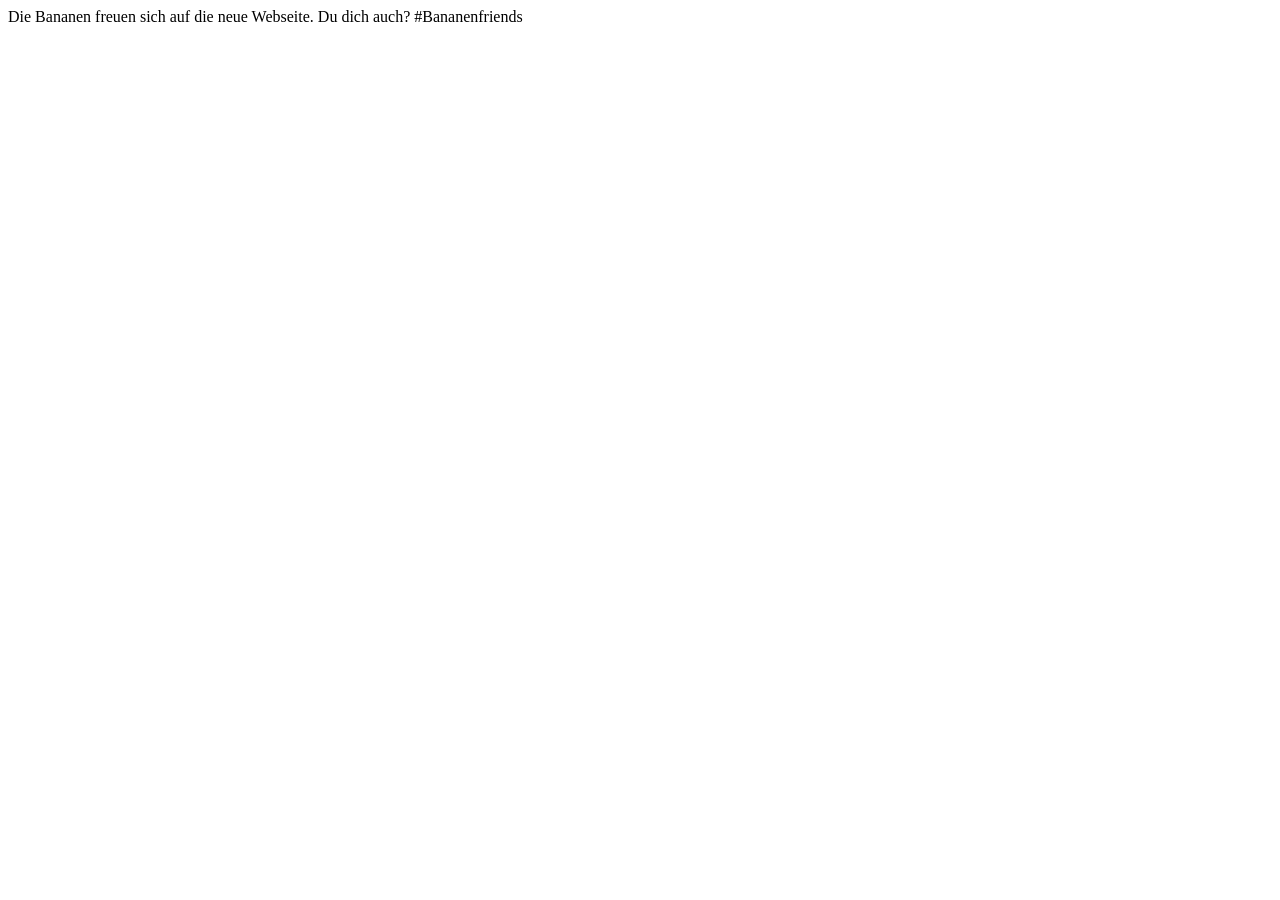
==== index.html @ 038deaf4 "css & script Datei erstellt" ====
<!doctype html>
<html lang="de">


<head>
    <meta charset="UTF-8">
    <meta name="viewport"
          content="width=device-width, user-scalable=no, initial-scale=1.0, maximum-scale=1.0, minimum-scale=1.0">
    <meta http-equiv="X-UA-Compatible" content="ie=edge">

    <!-- Verlinkung des CSS   -->
    <link rel="stylesheet" href="css/style.css">

    <title>Welt der Bananen</title>
</head>



<body data-theme="light">

<header>



</header>


<main>





</main>

<footer>





    
</footer>


Die Bananen freuen sich auf die neue Webseite. Du dich auch? #Bananenfriends
</body>




</html>
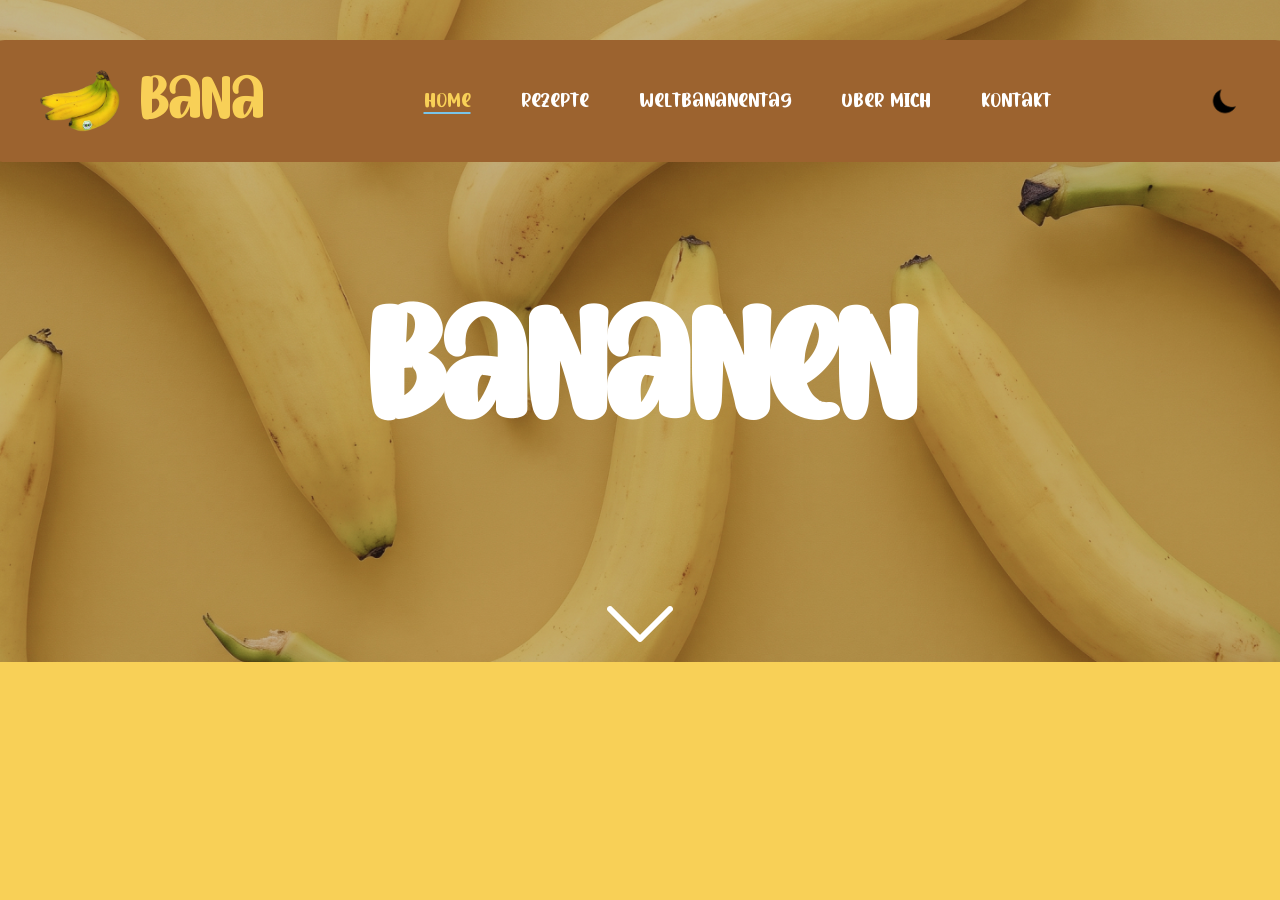
==== commit b94291e1: "Header & Navigation Erstellen des Headers mit Hintergrundbild und die vollständige Top-Navigation" ====
--- a/index.html
+++ b/index.html
@@ -11,20 +11,43 @@
     <!-- Verlinkung des CSS   -->
     <link rel="stylesheet" href="css/style.css">
 
-    <title>Welt der Bananen</title>
+    <title>Die Welt der Bananen</title>
 </head>
 
 
-
+<!--Hauptteil der Webseite. data-theme bestimmt Light / Dark Mode-->
 <body data-theme="light">
 
-<header>
 
+<!--Navigation & grosses Header Bild-->
+<header id="header-home">
+
+    <nav class="topnavigation">
+<!--Bild + Textlogo-->
+        <a href="index.html"><img src="img/logo.png" alt="Bananen-Logo"><div>Bana</div></a>
+
+<!--Navigations Elemente der Top_Navigation-->
+        <ul>
+            <li><a href="index.html" class="nav-view">Home</a></li>
+            <li><a href="rezepte.html">Rezepte</a></li>
+            <li><a href="weltbananentag.html">Weltbananentag</a></li>
+            <li><a href="ubermich.html">Über mich</a></li>
+            <li><a href="kontakt.html">Kontakt</a></li>
+        </ul>
+
+<!-- Icon um von White zu Dark Mode zu wechseln       -->
+        <a class="dark-white-switch" href=""><img src="img/icons/switch-to-dark.png" alt="Switch to dark Symbol"></a>
+    </nav>
+
+<!-- Titel + Pfeil um nach unten zu scrollen-->
+        <h1>Bananen</h1>
+        <img class="down-arrow" src="img/icons/down-arrow-white.png" alt="Pfeil um nach unten zu scrollen">
 
 
 </header>
 
 
+<!--gesamter Webseiten Content. unterteilt in verschiedene Abschnitte-->
 <main>
 
 
@@ -33,17 +56,18 @@
 
 </main>
 
+
+<!--Bananen Footer mit kleiner Navigation - auf jeder Seite gleich-->
 <footer>
 
 
 
 
 
-    
+
 </footer>
 
 
-Die Bananen freuen sich auf die neue Webseite. Du dich auch? #Bananenfriends
 </body>
 
 
--- a/css/style.css
+++ b/css/style.css
@@ -0,0 +1,133 @@
+/* Import der Banana Schrift (Primary Font) aus dem fonts Ordner */
+@font-face {
+    font-family: "Banana";
+    src: url("../fonts/banana.regular.woff2");  }
+
+/* Import der Baloo Bhaijaan 2 Schrift (Secondary Font) aus dem fonts Ordner */
+@font-face {
+    font-family: "BalooBhaijaan";
+    src: url("../fonts/BalooBhaijaan2-Medium.woff2");  }
+
+/* Import der Baloo 2 Schrift (Fliesstext Font) aus dem fonts Ordner */
+@font-face {
+    font-family: "Baloo2";
+    src: url("../fonts/Baloo2-Regular.woff2");  }
+
+
+:root{
+/*Variablen aller Farben der Webseite - WhiteMode*/
+    --color-primary: #F8D057;
+    --color-secondary: #9C632F;
+    --color-accent1: #79C4E9;
+    --color-font-primary: #000000;
+    --color-font-secondary: #ffffff;
+    --color-font-accent1: #F8D057;
+/*Variablen aller Schriften der Webseite*/
+    --font-primary: "Banana";
+    --font-secondary:"BalooBhaijaan";
+    --font-fliesstext:"Baloo2";
+/*Allgemeine Variablen*/
+    --globalmaxwidth: 1200px;
+    --globalborderadius: 25px;
+}
+
+*{
+    margin: 0;
+    padding: 0;
+    text-decoration: none;
+}
+
+h1{
+    font-family: var(--font-primary);
+    color: var(--color-font-secondary);
+    font-size: 12vw;
+}
+
+
+
+
+
+
+
+
+
+body{
+    background-color: var(--color-primary);
+    color: var(--color-font-primary);
+    font-family: var(--font-fliesstext);
+}
+
+/*Header Image*/
+header{
+    background-size: cover;
+    padding-top: 40px;
+    aspect-ratio: 1440 / 700 ;
+    display: flex;
+    flex-direction: column;
+    align-items: center;
+    justify-content: space-between;
+    width: 100vw;
+}
+
+#header-home{
+    background-image: url("../img/headerimg/headerimg-home.jpg");
+}
+
+/*Header Navigation*/
+
+.topnavigation{
+    background-color: var(--color-secondary);
+    border-radius: var(--globalborderadius);
+    font-family: var(--font-primary);
+    font-size: 20px;
+    display: flex;
+    flex-direction: row;
+    justify-content: space-between;
+    align-items: center;
+    padding: 30px 60px;
+    width: 100vw;
+    max-width: var(--globalmaxwidth);
+
+    a{
+        display: flex;
+        flex-direction: row;
+        align-items: center;
+        color: var(--color-font-secondary);
+        text-decoration: none;
+        div{
+            font-size: 3em;
+            color: var(--color-font-accent1);
+        }
+    }
+    img{
+        width: 80px;
+        margin-right: 20px;
+    }
+    ul{
+        list-style-type: none;
+        display: flex;
+        flex-direction: row;
+        gap: 50px;
+        .nav-view{
+            color: var(--color-font-accent1);
+            text-decoration: underline;
+            text-decoration-color: var(--color-accent1);
+            text-underline-offset: 0.25em;
+        }
+        :hover{
+            color: var(--color-font-accent1);
+        }
+    }
+}
+
+.dark-white-switch{
+    width: 30px;
+    img{
+        width: 30px;
+        margin: 0;
+    }
+}
+
+.down-arrow{
+    margin: 20px;
+}
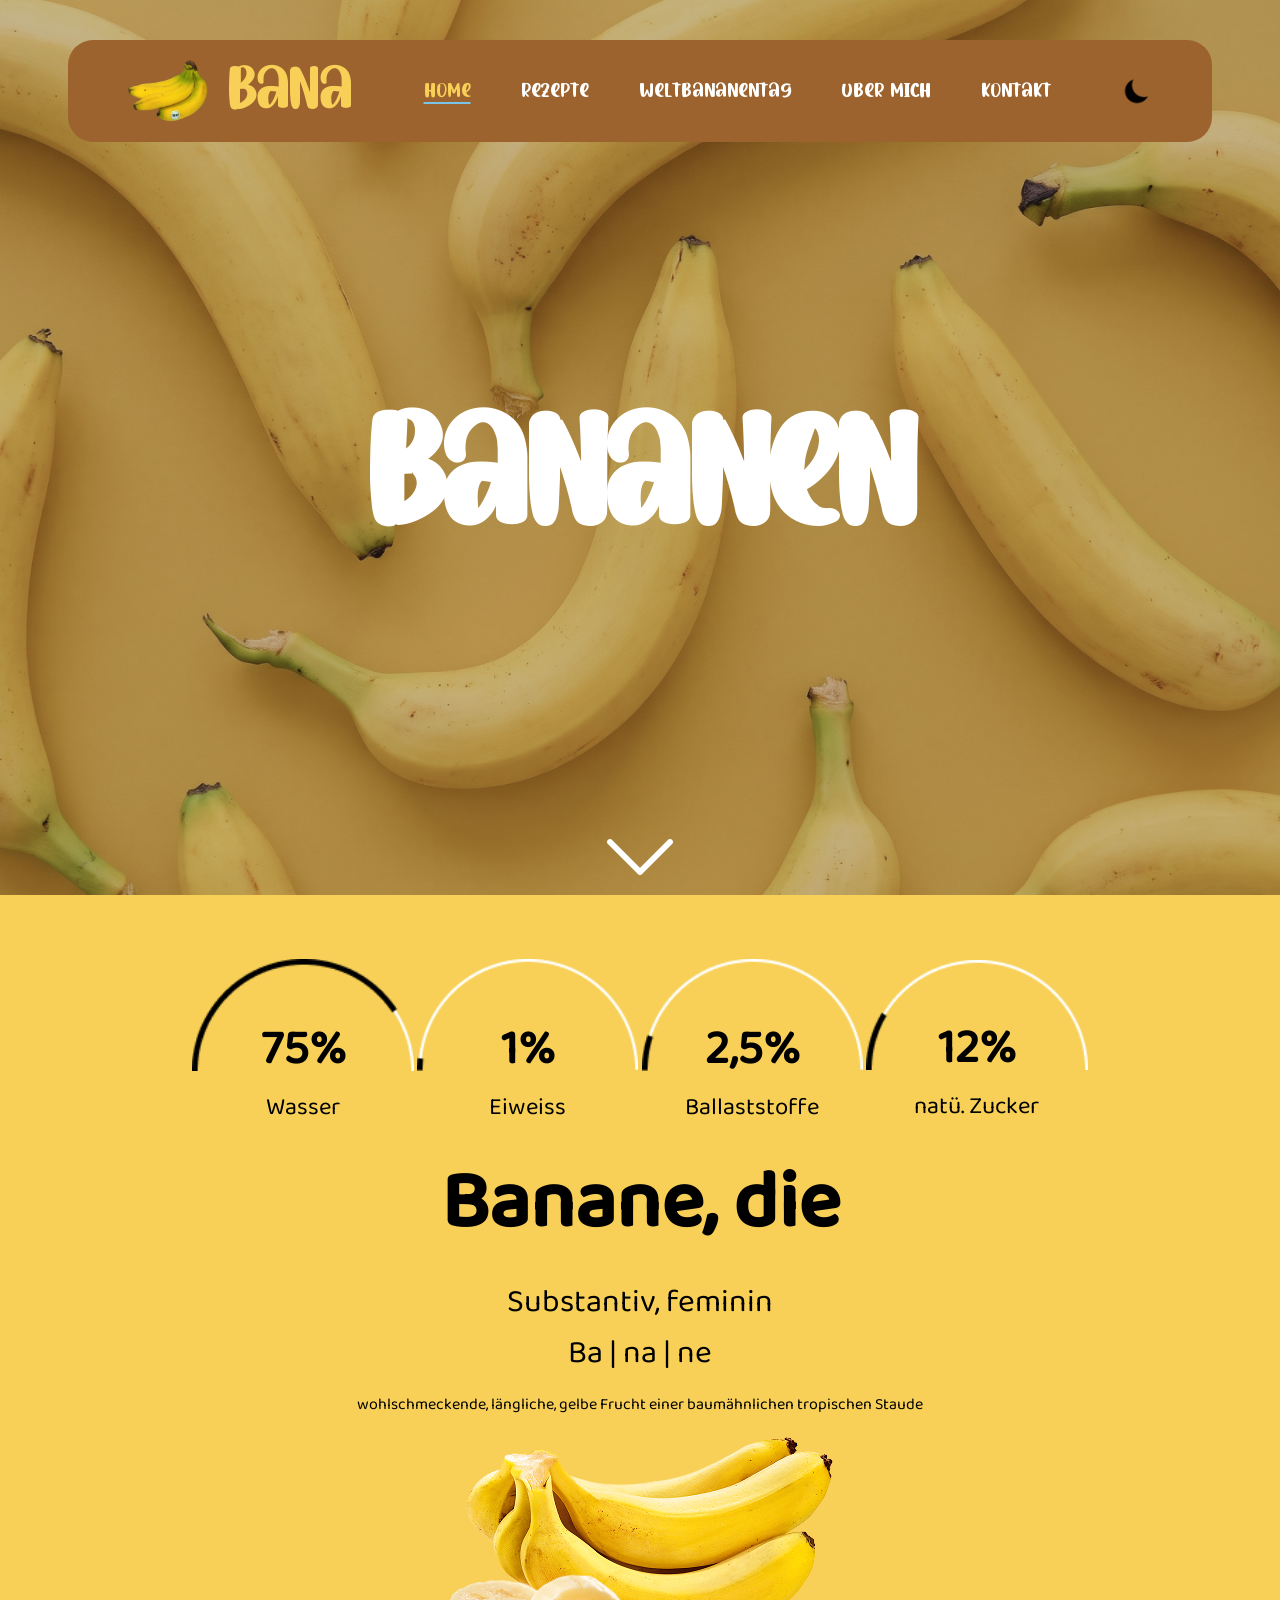
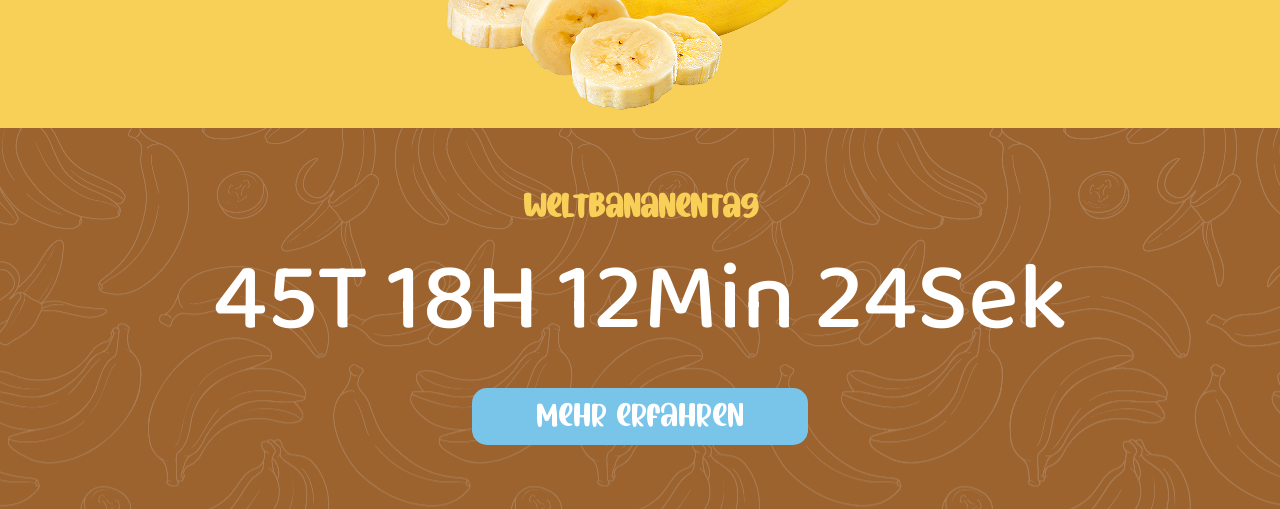
==== commit 3f39bf4a: "Zwei Sections auf index.html Section Nutri Score + Duden Section Countdown bis Weltbananentag" ====
--- a/index.html
+++ b/index.html
@@ -50,8 +50,34 @@
 <!--gesamter Webseiten Content. unterteilt in verschiedene Abschnitte-->
 <main>
 
+<!--Section Bananen Nutri Facts + Duden Beschreibung-->
+    <section>
+        <div class="nutri-facts">
+            <div><img src="img/home/score-water.png" alt="Score Wasser"><b>75%</b>Wasser</div>
+            <div><img src="img/home/score-eiweiss.png" alt="Score Wasser"><b>1%</b>Eiweiss</div>
+            <div><img src="img/home/score-ballaststoffe.png" alt="Score Wasser"><b>2,5%</b>Ballaststoffe</div>
+            <div><img src="img/home/score-zucker.png" alt="Score Wasser"><b>12%</b>natü. Zucker</div>
+        </div>
+        <div class="banane-duden">
+            <h2>Banane, die</h2>
+            <p>
+                Substantiv, feminin <br>
+                Ba | na | ne <br>
+            <p class="beschreibung-banane">wohlschmeckende, längliche, gelbe Frucht einer baumähnlichen tropischen Staude</p>
+            </p>
+            <img src="img/home/banane.png" alt="Mehrere Bananenstuecke und ganze Bananen">
+        </div>
+    </section>
 
 
+<!--Section Countdown bis zum Weltbananentag-->
+    <section class="weltbananentag-home , brown-background">
+        <h3>Weltbananentag</h3>
+        <p>45T 18H 12Min 24Sek</p>
+        <button onclick="window.location.href='/weltbananentag.html'" >Mehr erfahren</button>
+    </section>
+
+<!--Section Bananaforest Soundeffect-->
 
 
 </main>
--- a/css/style.css
+++ b/css/style.css
@@ -27,7 +27,7 @@
     --font-secondary:"BalooBhaijaan";
     --font-fliesstext:"Baloo2";
 /*Allgemeine Variablen*/
-    --globalmaxwidth: 1200px;
+    --globalmaxwidth: 80vw;
     --globalborderadius: 25px;
 }
 
@@ -42,26 +42,52 @@
     color: var(--color-font-secondary);
     font-size: 12vw;
 }
-
-
-
-
-
-
-
+h2{
+    font-family: var(--font-secondary);
+    font-size: 5em;
+}
+h3{
+    font-family: var(--font-primary);
+    font-size: 2em;
+    color: var(--color-font-accent1);
+}
+
+
+/*Braune Sections auf der Webseite*/
+.brown-background{
+    background-color: var(--color-secondary);
+    background-image: url("../img/banana-silouette.png");
+    color: var(--color-font-secondary);
+}
+/*Allgemeines Styling der Buttons*/
+button{
+    background-color: var(--color-accent1);
+    border: none;
+    border-radius: calc(var(--globalborderadius) - 10px);
+    padding: 1vw 5vw;
+    font-family: var(--font-primary);
+    color: var(--color-font-secondary);
+    font-size: 2em;
+}
+
+button:hover{
+    color: var(--color-font-accent1);
+    cursor: pointer;
+}
 
 
 body{
     background-color: var(--color-primary);
     color: var(--color-font-primary);
     font-family: var(--font-fliesstext);
+    overflow-x: hidden;
 }
 
 /*Header Image*/
 header{
     background-size: cover;
     padding-top: 40px;
-    aspect-ratio: 1440 / 700 ;
+    height: 95vh;
     display: flex;
     flex-direction: column;
     align-items: center;
@@ -73,7 +99,7 @@
     background-image: url("../img/headerimg/headerimg-home.jpg");
 }
 
-/*Header Navigation*/
+/*Header Navigation */
 
 .topnavigation{
     background-color: var(--color-secondary);
@@ -84,7 +110,7 @@
     flex-direction: row;
     justify-content: space-between;
     align-items: center;
-    padding: 30px 60px;
+    padding: 20px 60px;
     width: 100vw;
     max-width: var(--globalmaxwidth);
 
@@ -92,6 +118,7 @@
         display: flex;
         flex-direction: row;
         align-items: center;
+
         color: var(--color-font-secondary);
         text-decoration: none;
         div{
@@ -131,3 +158,62 @@
 .down-arrow{
     margin: 20px;
 }
+
+/*Home-Site Nutri Facts*/
+
+.nutri-facts{
+    display: flex;
+    padding: 5vw 10vw 0 10vw;
+    font-size: 1.5em;
+    flex-direction: row;
+    justify-content: space-between;
+    align-items: center;
+    margin: 0 auto;
+    max-width: calc(var(--globalmaxwidth) - 15vw);
+
+    div{
+        display: flex;
+        flex-direction: column;
+        align-items: center;
+        justify-content: space-between;
+
+        img{
+            margin-bottom: -60px;
+            width: 140%;
+        }
+        b{
+            font-size: 2em;
+        }
+    }
+}
+
+.banane-duden{
+    display: flex;
+    flex-direction: column;
+    align-items: center;
+    padding: 1vw 0 1vw 0;
+        p{
+            text-align: center;
+            font-size: 2em;
+        }
+        .beschreibung-banane{
+        font-size: 1em;
+            padding: 1vw 0 1vw 0;
+        }
+    img{
+    }
+}
+
+/*Home-Site Section Weltbananentag*/
+.weltbananentag-home{
+    display: flex;
+    flex-direction: column;
+    align-items: center;
+    gap: 0vw;
+    padding: 5vw 0 5vw 0;
+        p{
+            font-size: 6em;
+            font-family: var(--font-secondary);
+        }
+}
+
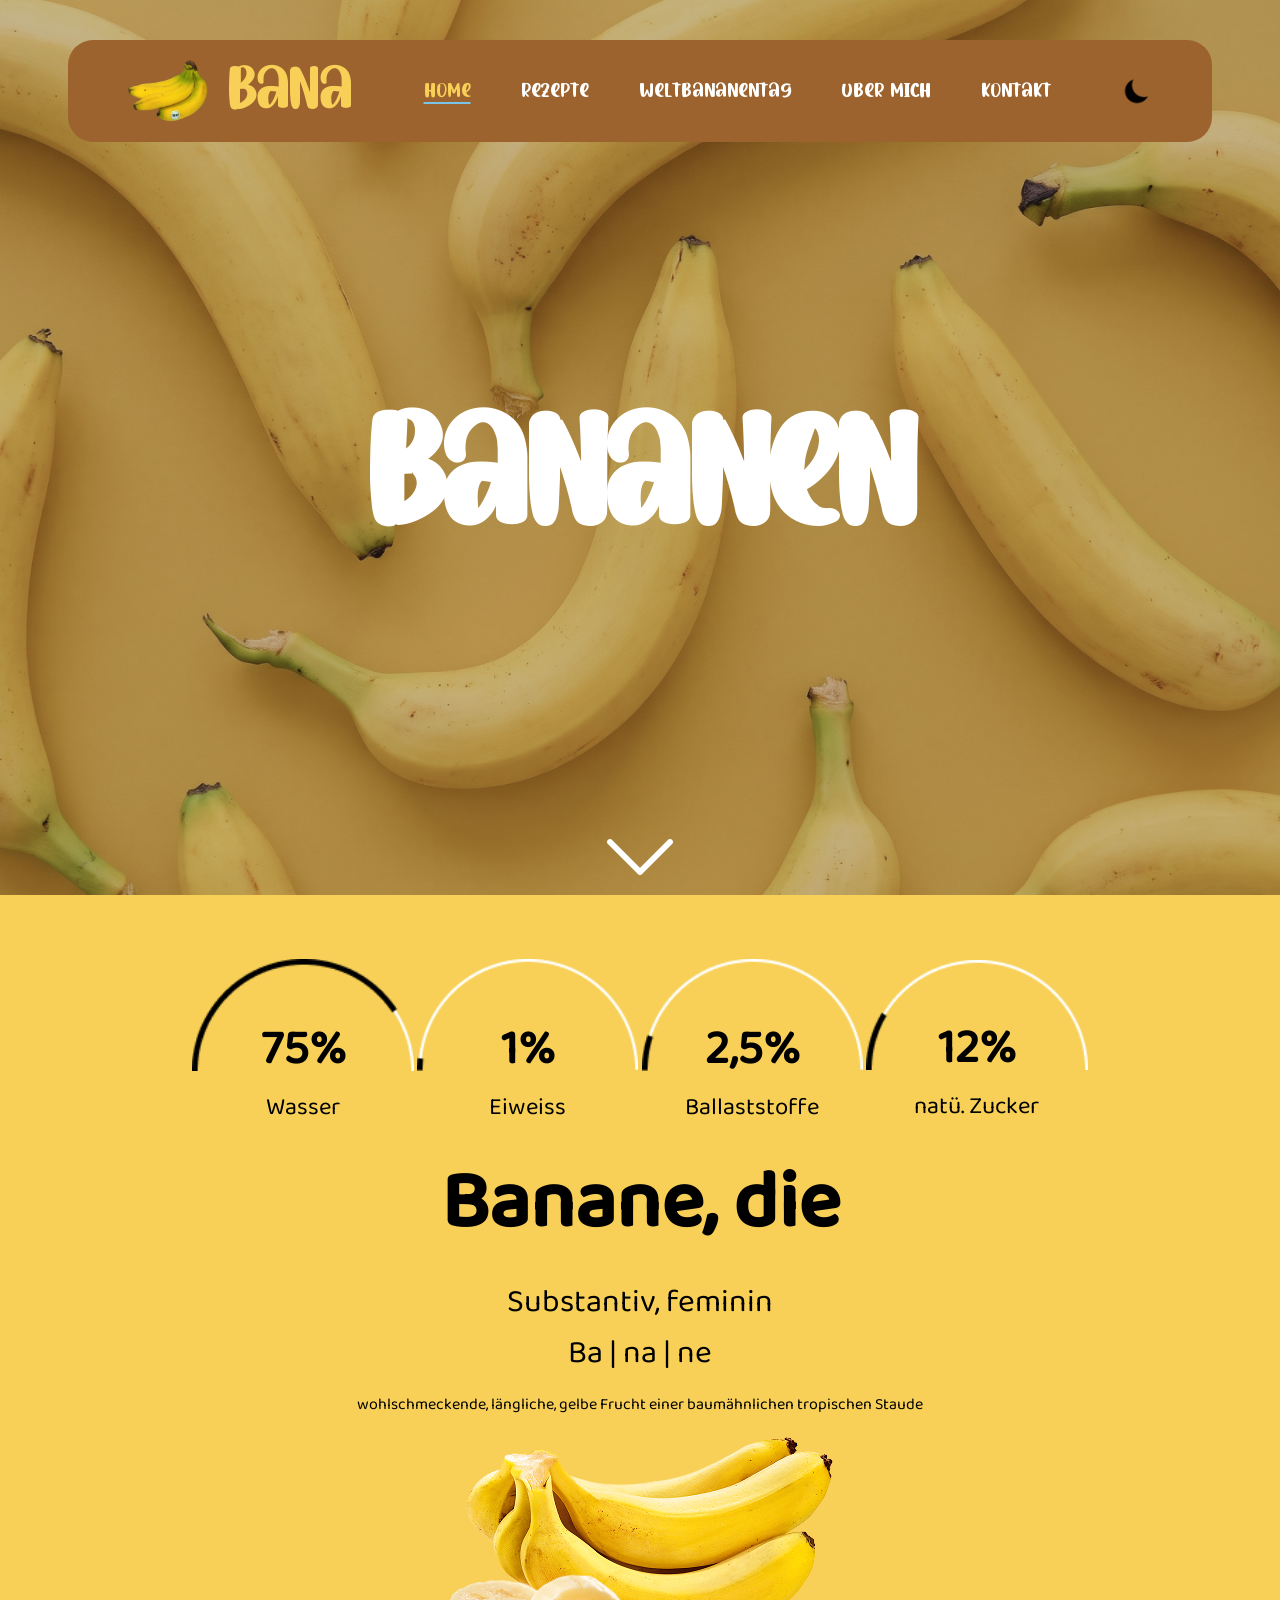
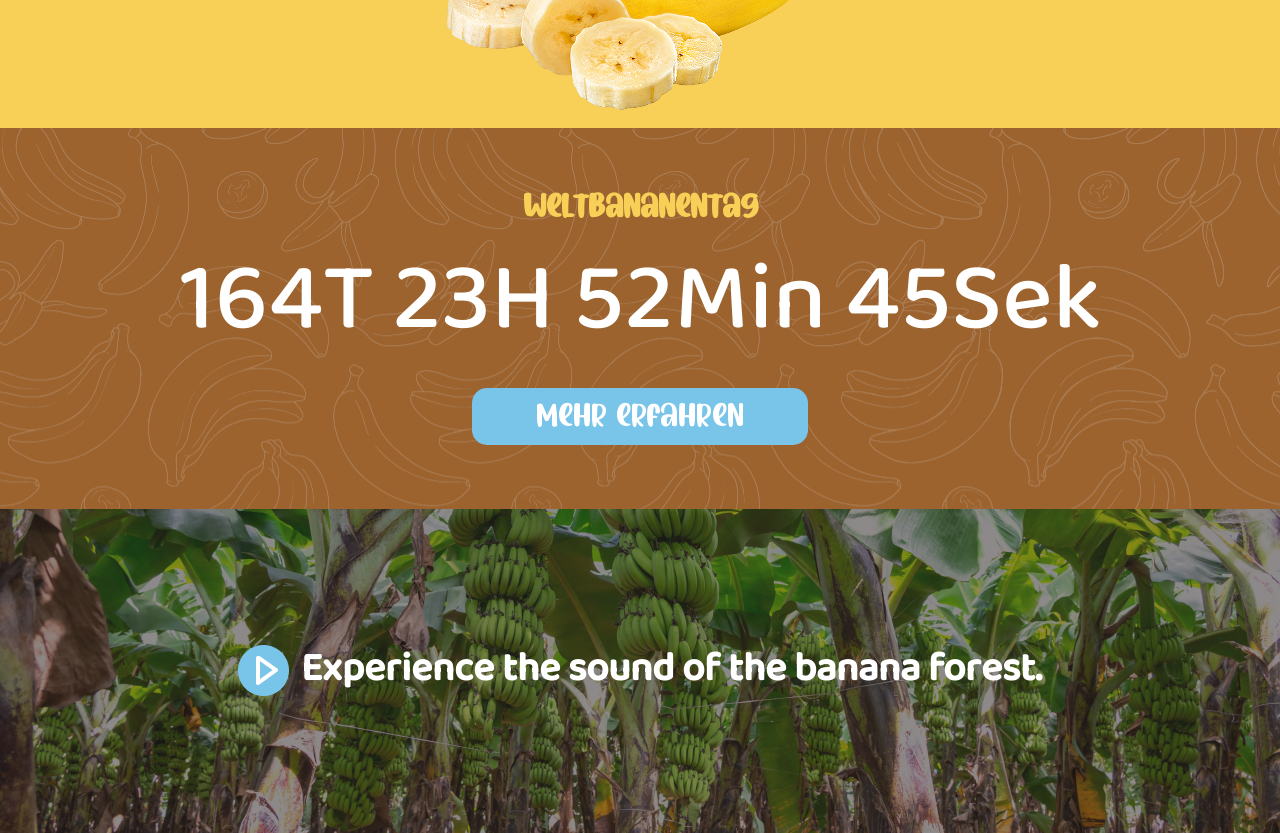
==== commit 8653f759: "Javascript Countdown Script für den automatischen Countdown auf der Home-Seite" ====
--- a/index.html
+++ b/index.html
@@ -73,12 +73,16 @@
 <!--Section Countdown bis zum Weltbananentag-->
     <section class="weltbananentag-home , brown-background">
         <h3>Weltbananentag</h3>
-        <p>45T 18H 12Min 24Sek</p>
+        <p id="countdownhome">45T 18H 12Min 24Sek</p>
         <button onclick="window.location.href='/weltbananentag.html'" >Mehr erfahren</button>
     </section>
 
 <!--Section Bananaforest Soundeffect-->
+    <section class="bananaforest-home">
+        <img src="img/icons/button-play.png" alt="Musik abspielen">
+        <h2>Experience the sound of the banana forest.</h2>
 
+    </section>
 
 </main>
 
@@ -94,6 +98,7 @@
 </footer>
 
 
+<script src="script/script.js"></script>
 </body>
 
 
--- a/css/style.css
+++ b/css/style.css
@@ -216,4 +216,17 @@
             font-family: var(--font-secondary);
         }
 }
-
+/*Home-Site Section Bananaforest Sound*/
+.bananaforest-home{
+    display: flex;
+    padding: 10vw 0 10vw 0;
+    background-image: url("../img/home/banana-forest.jpg");
+    background-size: 100vw;
+    font-size: 0.5em;
+    color: var(--color-font-secondary);
+    align-items: center;
+    flex-direction: row;
+    justify-content: center;
+    gap: 1vw;
+    margin: 0 auto;
+}
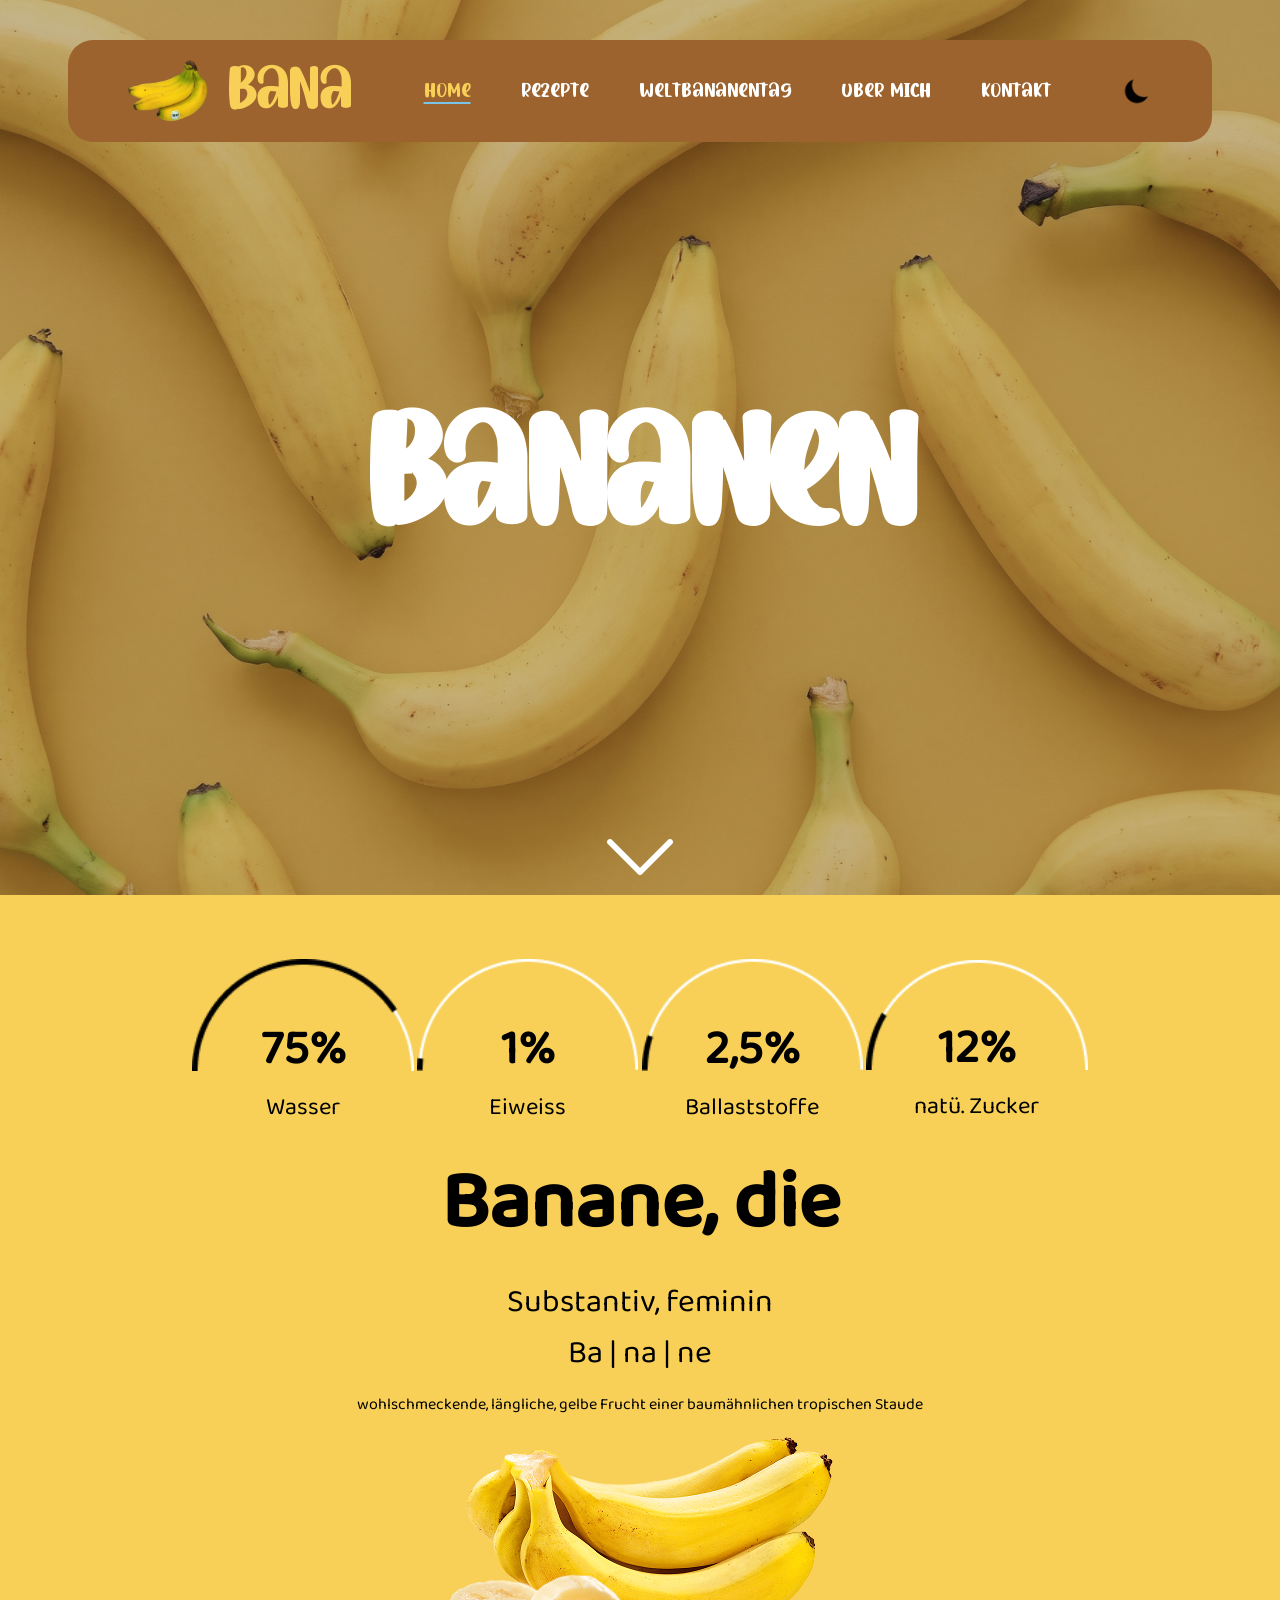
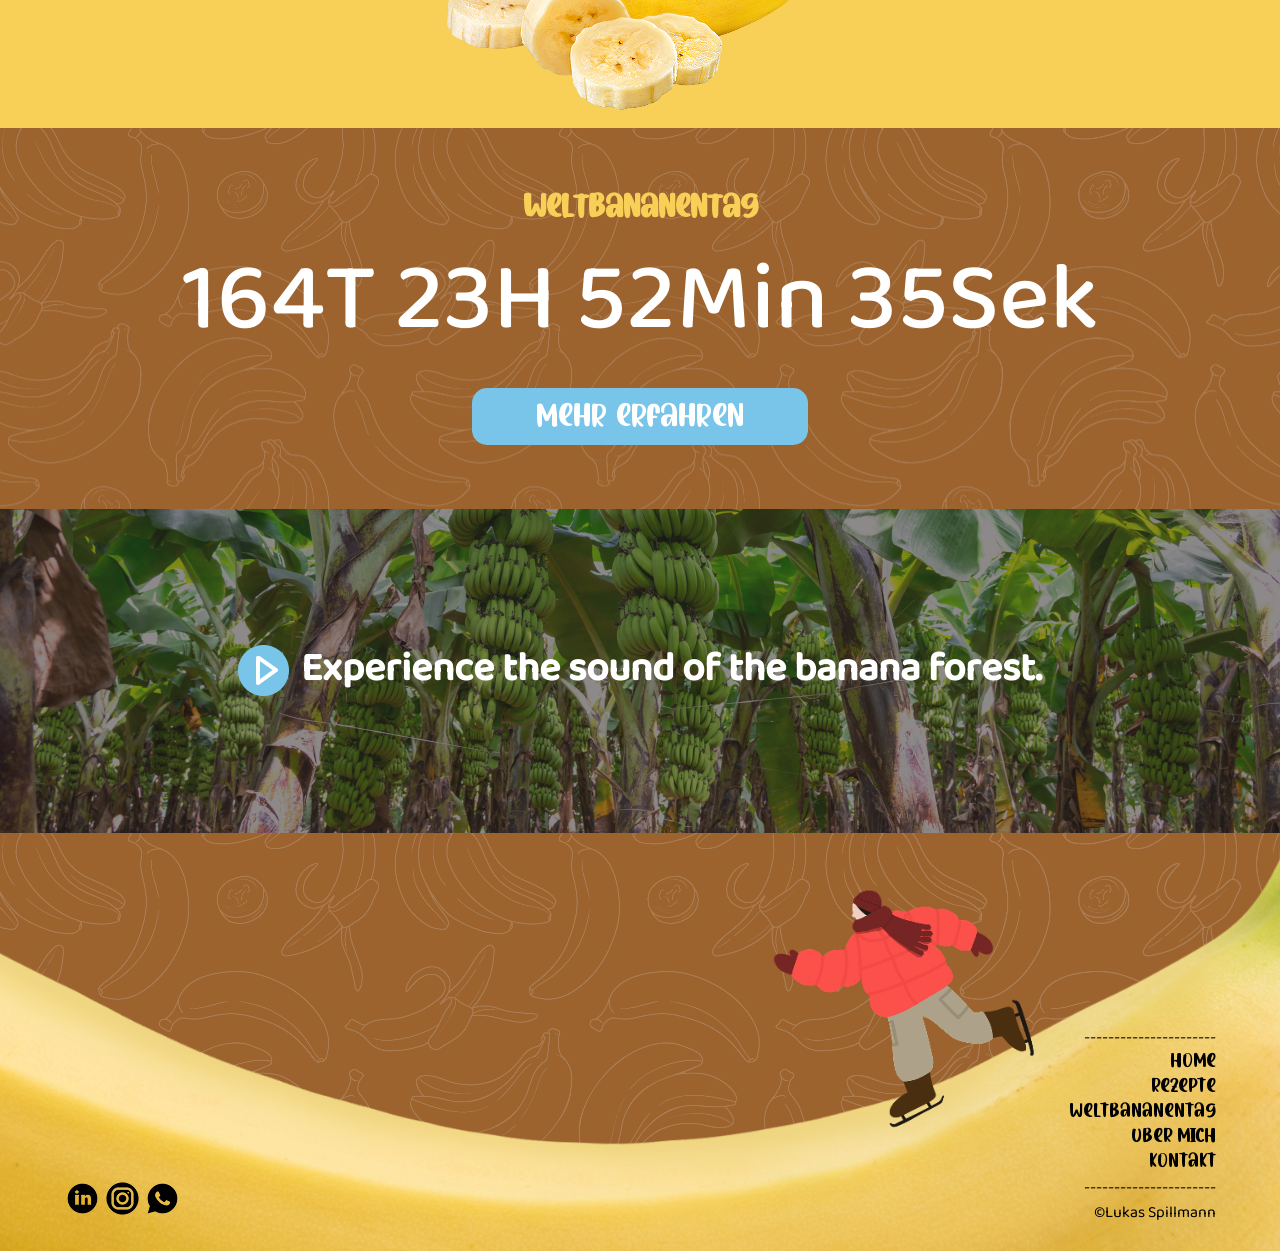
==== commit 8a90336a: "Footer Erstellen der ersten Version es Footers" ====
--- a/index.html
+++ b/index.html
@@ -79,7 +79,7 @@
 
 <!--Section Bananaforest Soundeffect-->
     <section class="bananaforest-home">
-        <img src="img/icons/button-play.png" alt="Musik abspielen">
+        <img src="img/icons/button-play.png" alt="Musik abspielen" onclick="changeimg()" id="playbutton">
         <h2>Experience the sound of the banana forest.</h2>
 
     </section>
@@ -88,14 +88,29 @@
 
 
 <!--Bananen Footer mit kleiner Navigation - auf jeder Seite gleich-->
-<footer>
 
+    <footer class="brown-background">
+        <img class="footerimg" src="img/Footer.png" alt="">
 
+        <div class="footer-content">
+            <div>
+                <img src="img/icons/linkedin.png" alt="">
+                <img src="img/icons/instagram.png" alt="">
+                <img src="img/icons/whatsapp.png" alt="">
+            </div>
+                <p>
+                    ---------------------- <br>
+                    <a href="index.html">Home</a> <br>
+                    <a href="rezepte.html">Rezepte</a> <br>
+                    <a href="weltbananentag.html">Weltbananentag</a> <br>
+                    <a href="ubermich.html">Über mich</a> <br>
+                    <a href="kontakt.html">Kontakt</a> <br>
+                    ---------------------- <br>
+                    ©Lukas Spillmann
+             </p>
+        </div>
 
-
-
-
-</footer>
+    </footer>
 
 
 <script src="script/script.js"></script>
--- a/css/style.css
+++ b/css/style.css
@@ -229,4 +229,54 @@
     justify-content: center;
     gap: 1vw;
     margin: 0 auto;
-}+}
+
+
+
+/*Footer*/
+
+footer{
+    position: relative;
+    width: 100vw;
+    margin: 0;
+    padding: 0;
+        .footerimg{
+            width: 100%;
+            height: auto;
+            display: block;
+        }
+        .footer-content{
+            position: absolute;
+            top: 0;
+            left: 0;
+            width: 100%;
+            height: 100%;
+            display: flex;
+            flex-direction: row;
+            align-items: flex-end;
+            justify-content: space-between;
+            box-sizing: border-box;
+            padding: 2vw 5vw;
+            text-align: right;
+            color: var(--color-font-primary);
+                p{
+                    a{
+                    text-decoration: none;
+                    color: var(--color-font-primary);
+                    font-family: var(--font-primary);
+                    font-size: 1.2em;
+                    }
+                    :hover{
+                        color: var(--color-font-secondary);
+                     }
+                }
+        }
+
+}
+
+
+
+
+
+
+
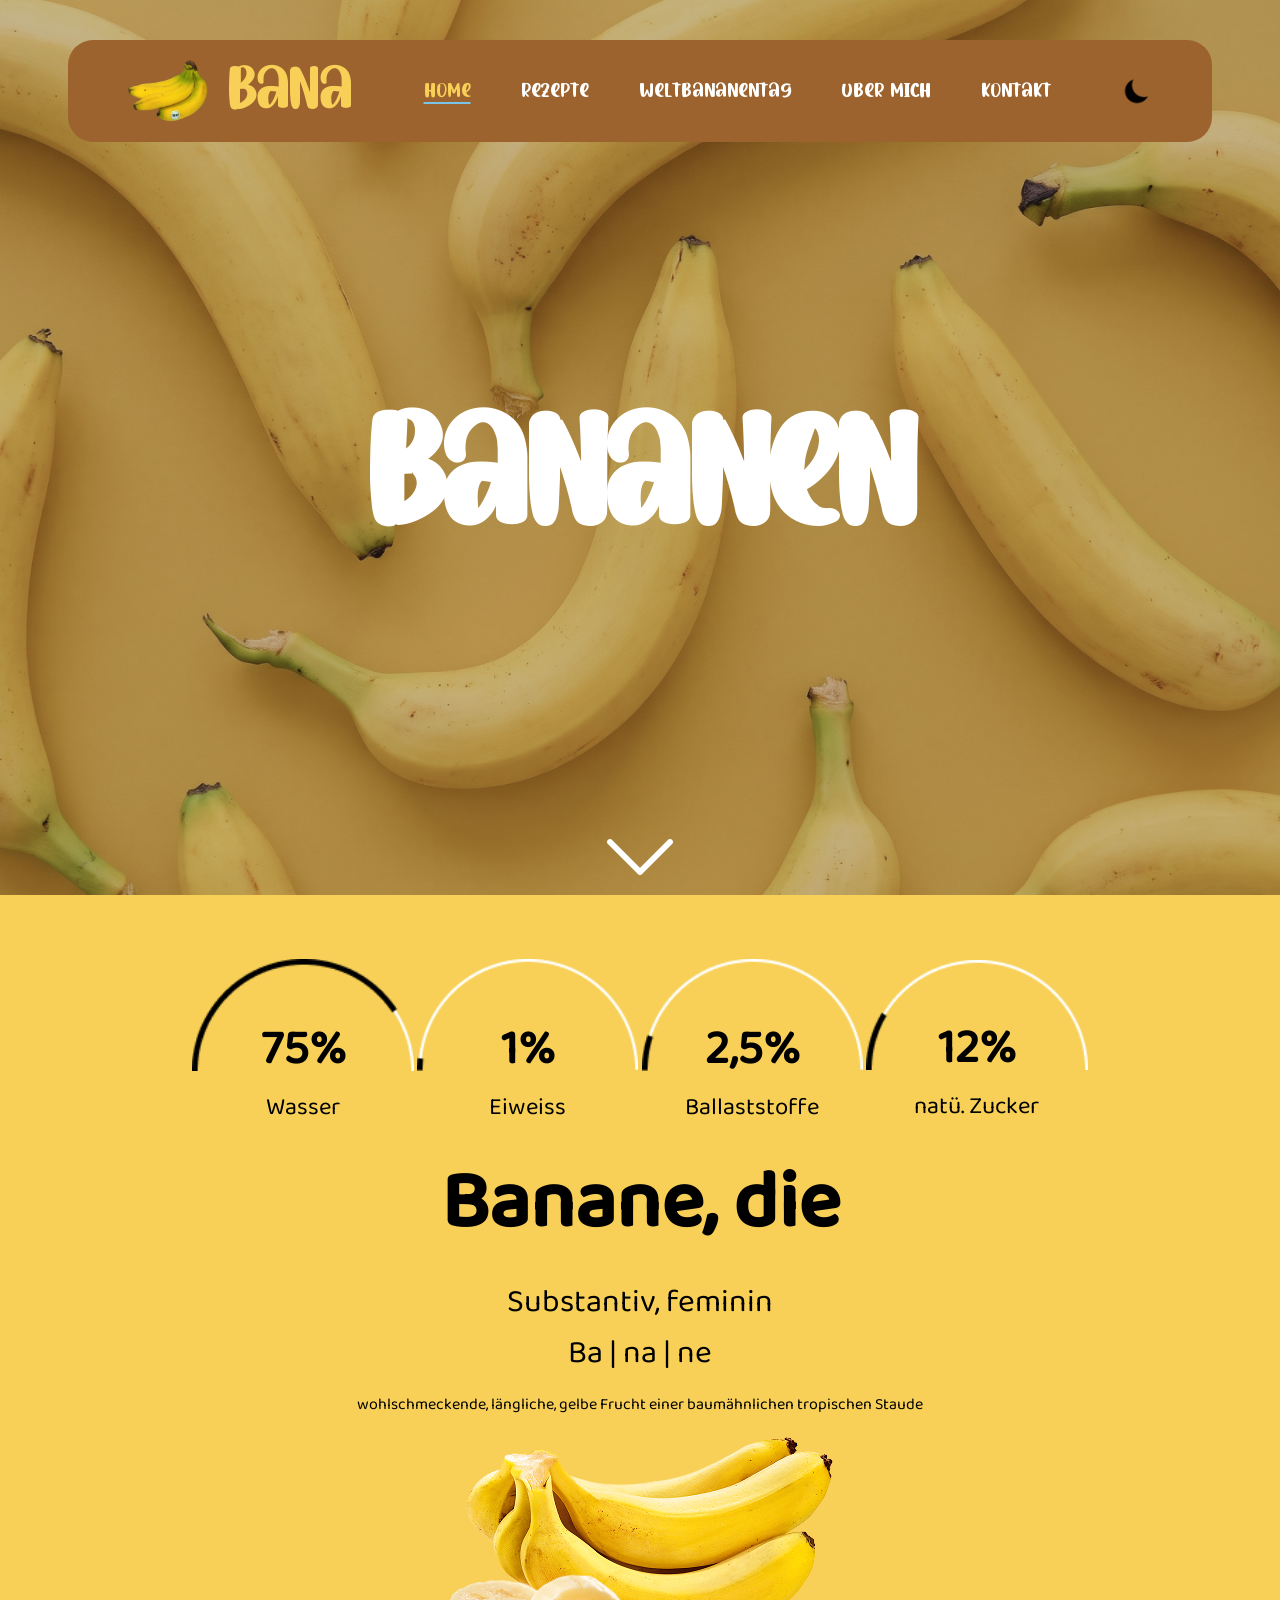
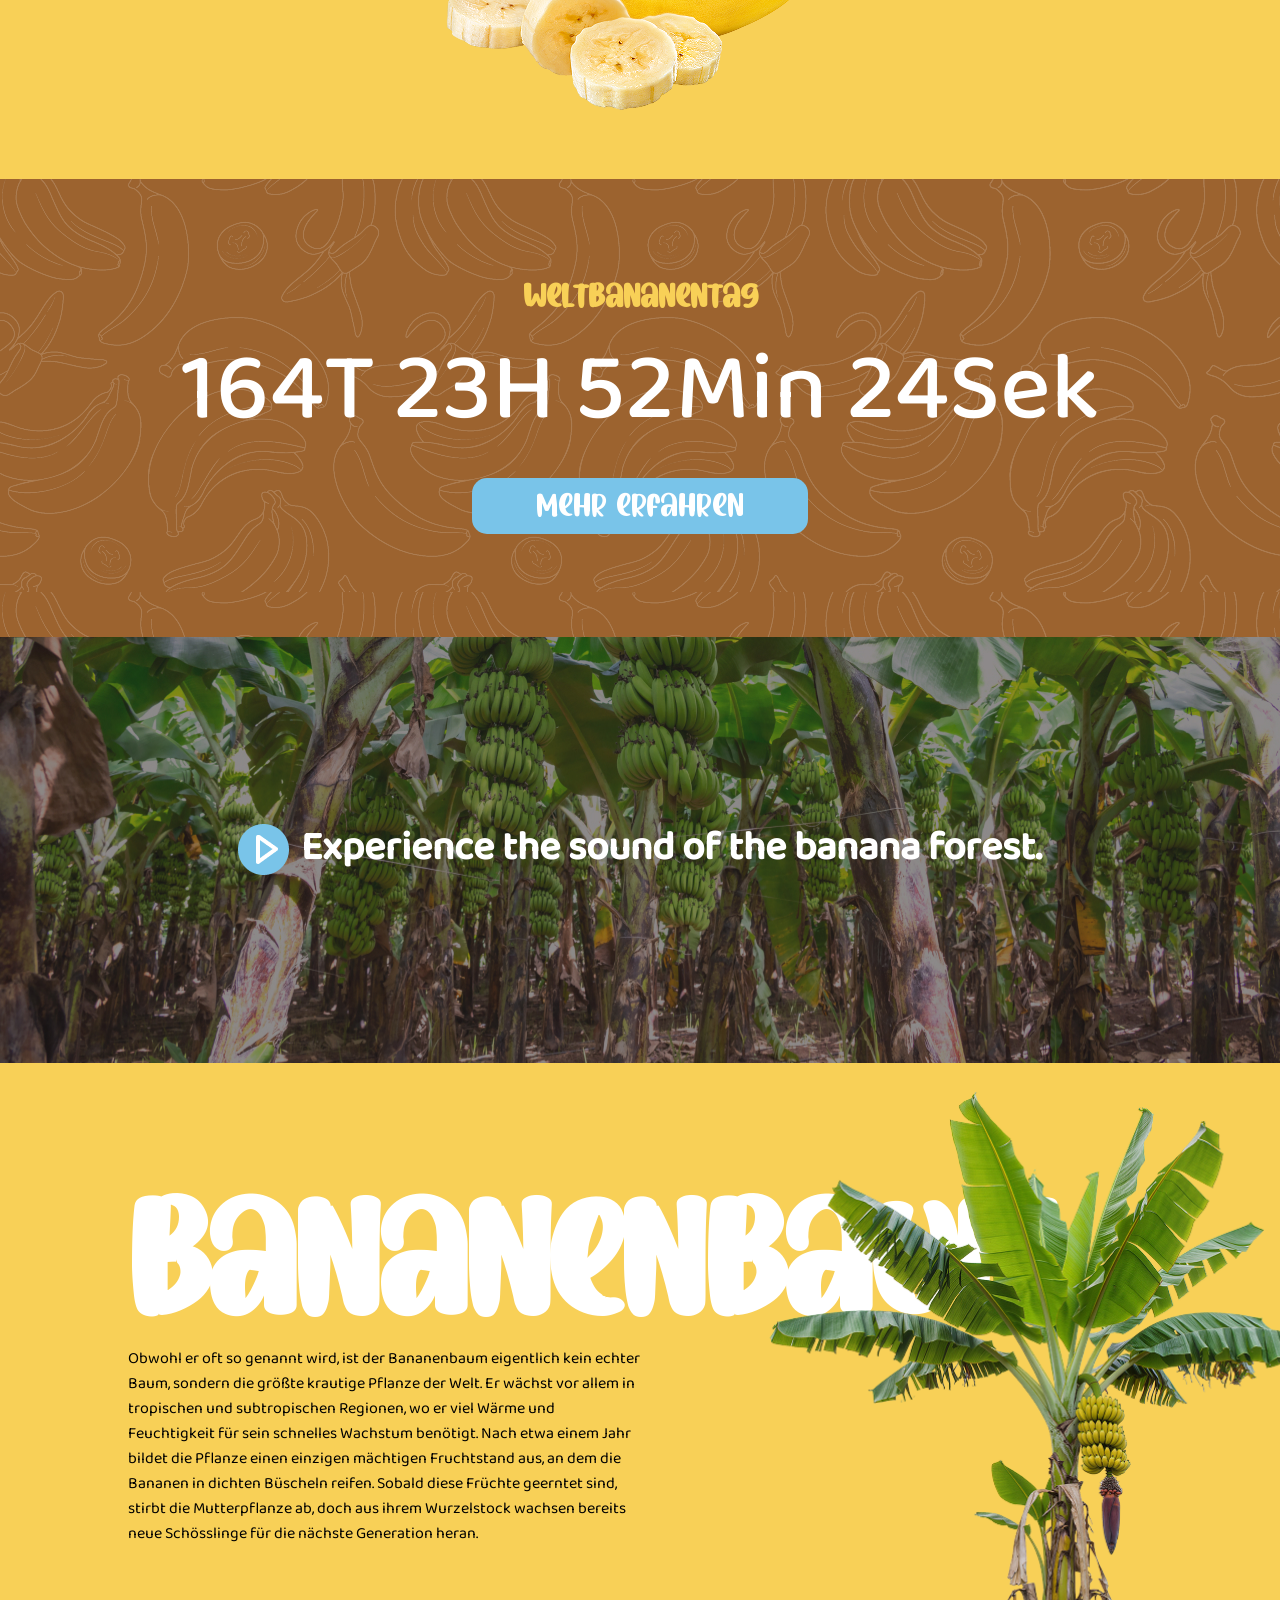
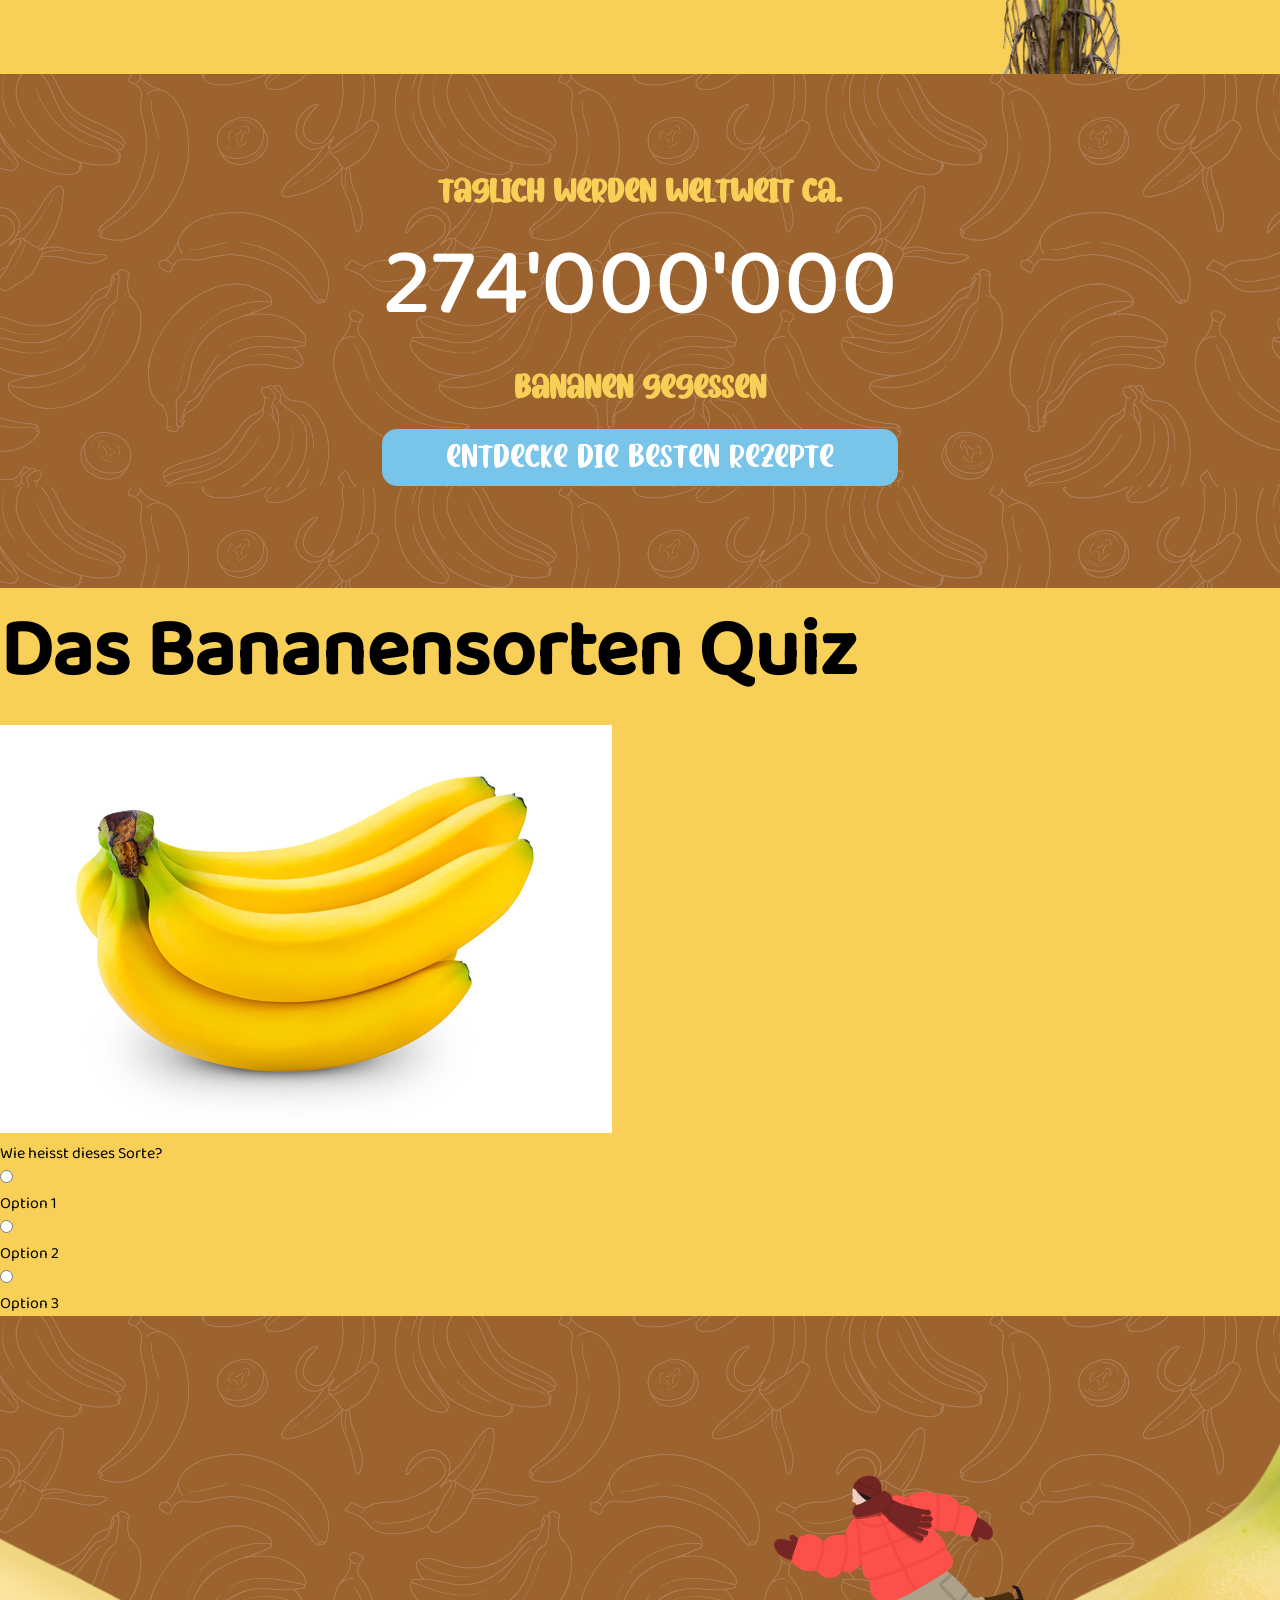
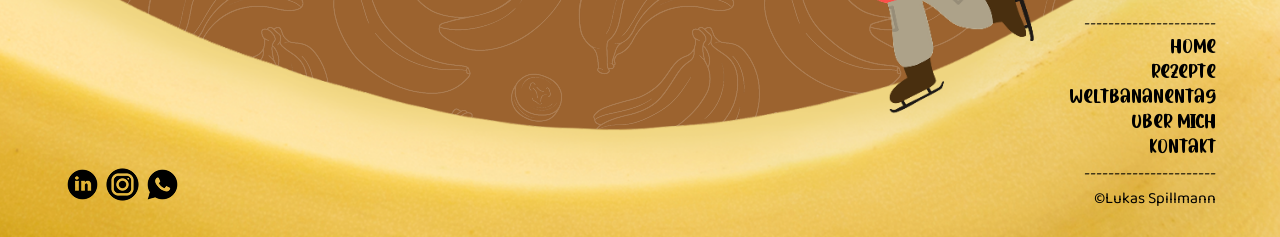
==== commit fd0f4175: "Section Bananenbaum und Anzahl Bananen pro Tag Index.html Sections hinzugefügt" ====
--- a/index.html
+++ b/index.html
@@ -84,6 +84,46 @@
 
     </section>
 
+<!--Section Bananenbaum Beschreibung-->
+    <section class="bananenbaumbeschreibung">
+        <h2>Bananenbaum</h2>
+        <p>Obwohl er oft so genannt wird, ist der Bananenbaum eigentlich kein echter Baum, sondern die größte krautige Pflanze der Welt. Er wächst vor allem in tropischen und subtropischen Regionen, wo er viel Wärme und Feuchtigkeit für sein schnelles Wachstum benötigt. Nach etwa einem Jahr bildet die Pflanze einen einzigen mächtigen Fruchtstand aus, an dem die Bananen in dichten Büscheln reifen. Sobald diese Früchte geerntet sind, stirbt die Mutterpflanze ab, doch aus ihrem Wurzelstock wachsen bereits neue Schösslinge für die nächste Generation heran.</p>
+        <img src="img/home/bananenbaum.png" alt="Bananenbaum">
+    </section>
+
+<!-- Section Taeglich gegessene Bananen-->
+    <section class="brown-background , rezeptehome">
+        <h3>Täglich werden weltweit ca.</h3>
+        <p>274'000'000</p>
+        <h3>Bananen gegessen</h3>
+        <button onclick="window.location.href='/rezepte.html'" >Entdecke die besten Rezepte</button>
+    </section>
+
+<!--Section Bananenquiz-->
+    <section class="bananenquiz">
+        <h2>Das Bananensorten Quiz</h2>
+        <img src="img/home/bananensorten/cavendish.jpg" alt="Bananen Sorte Cavendish">
+        <div>
+            <p>Wie heisst dieses Sorte?</p>
+            <form action="">
+                <label>
+                    <input type="radio" name="options" value="">
+                    <p>Option 1</p>
+                </label>
+                <label>
+                    <input type="radio" name="options" value="">
+                    <p>Option 2</p>
+                </label>
+                <label>
+                    <input type="radio" name="options" value="">
+                    <p>Option 3</p>
+                </label>
+            </form>
+        </div>
+
+
+    </section>
+
 </main>
 
 
--- a/css/style.css
+++ b/css/style.css
@@ -23,9 +23,9 @@
     --color-font-secondary: #ffffff;
     --color-font-accent1: #F8D057;
 /*Variablen aller Schriften der Webseite*/
-    --font-primary: "Banana";
-    --font-secondary:"BalooBhaijaan";
-    --font-fliesstext:"Baloo2";
+    --font-primary: "Banana",Arial, sans-serif;
+    --font-secondary:"BalooBhaijaan",Arial, sans-serif;
+    --font-fliesstext:"Baloo2",Arial, sans-serif;
 /*Allgemeine Variablen*/
     --globalmaxwidth: 80vw;
     --globalborderadius: 25px;
@@ -38,16 +38,16 @@
 }
 
 h1{
-    font-family: var(--font-primary);
+    font-family: var(--font-primary), Arial, sans-serif;
     color: var(--color-font-secondary);
     font-size: 12vw;
 }
 h2{
-    font-family: var(--font-secondary);
+    font-family: var(--font-secondary), Arial, sans-serif;
     font-size: 5em;
 }
 h3{
-    font-family: var(--font-primary);
+    font-family: var(--font-primary), Arial, sans-serif;
     font-size: 2em;
     color: var(--color-font-accent1);
 }
@@ -65,7 +65,7 @@
     border: none;
     border-radius: calc(var(--globalborderadius) - 10px);
     padding: 1vw 5vw;
-    font-family: var(--font-primary);
+    font-family: var(--font-primary), Arial, sans-serif;
     color: var(--color-font-secondary);
     font-size: 2em;
 }
@@ -79,7 +79,7 @@
 body{
     background-color: var(--color-primary);
     color: var(--color-font-primary);
-    font-family: var(--font-fliesstext);
+    font-family: var(--font-fliesstext), Arial, sans-serif;
     overflow-x: hidden;
 }
 
@@ -98,13 +98,16 @@
 #header-home{
     background-image: url("../img/headerimg/headerimg-home.jpg");
 }
+#header-rezepte{
+    background-image: url("../img/headerimg/headerimg-rezepte.jpg");
+}
 
 /*Header Navigation */
 
 .topnavigation{
     background-color: var(--color-secondary);
     border-radius: var(--globalborderadius);
-    font-family: var(--font-primary);
+    font-family: var(--font-primary), Arial, sans-serif;
     font-size: 20px;
     display: flex;
     flex-direction: row;
@@ -191,7 +194,7 @@
     display: flex;
     flex-direction: column;
     align-items: center;
-    padding: 1vw 0 1vw 0;
+    padding: 1vw 0 5vw 0;
         p{
             text-align: center;
             font-size: 2em;
@@ -209,17 +212,16 @@
     display: flex;
     flex-direction: column;
     align-items: center;
-    gap: 0vw;
-    padding: 5vw 0 5vw 0;
+    padding: 8vw 0 8vw 0;
         p{
             font-size: 6em;
-            font-family: var(--font-secondary);
+            font-family: var(--font-secondary), Arial, sans-serif;
         }
 }
 /*Home-Site Section Bananaforest Sound*/
 .bananaforest-home{
     display: flex;
-    padding: 10vw 0 10vw 0;
+    padding: 14vw 0 14vw 0;
     background-image: url("../img/home/banana-forest.jpg");
     background-size: 100vw;
     font-size: 0.5em;
@@ -231,6 +233,58 @@
     margin: 0 auto;
 }
 
+/*Home-Site Bananenbaumm Beschreibung*/
+
+.bananenbaumbeschreibung{
+    display: flex;
+    position: relative;
+    flex-direction: column;
+    justify-content: space-between;
+    align-items: flex-start;
+    margin: 0 auto;
+    padding: 10vw 0;
+    max-width: var(--globalmaxwidth);
+        h2{
+            font-family: var(--font-primary), Arial, sans-serif;
+            color: var(--color-font-secondary);
+            font-size: 10em;
+        }
+        p{
+            width: 50%;
+        }
+        img{
+            position: absolute;
+            z-index: 2;
+            width: 600px;
+            right: -20%;
+            bottom: 0;
+        }
+}
+
+/*Home-Site Taeglich gegessene Bananen*/
+
+.rezeptehome{
+    display: flex;
+    flex-direction: column;
+    align-items: center;
+    padding: 8vw 0 8vw 0;
+        p{
+            font-size: 6em;
+            font-family: var(--font-secondary), Arial, sans-serif;
+        }
+    button{
+        margin-top: 2%;
+    }
+}
+/*Home-Site Bananenquiz*/
+
+
+
+
+
+
+
+
 
 
 /*Footer*/
@@ -239,7 +293,7 @@
     position: relative;
     width: 100vw;
     margin: 0;
-    padding: 0;
+    padding-top: 8vw;
         .footerimg{
             width: 100%;
             height: auto;
@@ -263,7 +317,7 @@
                     a{
                     text-decoration: none;
                     color: var(--color-font-primary);
-                    font-family: var(--font-primary);
+                    font-family: var(--font-primary), Arial, sans-serif;
                     font-size: 1.2em;
                     }
                     :hover{
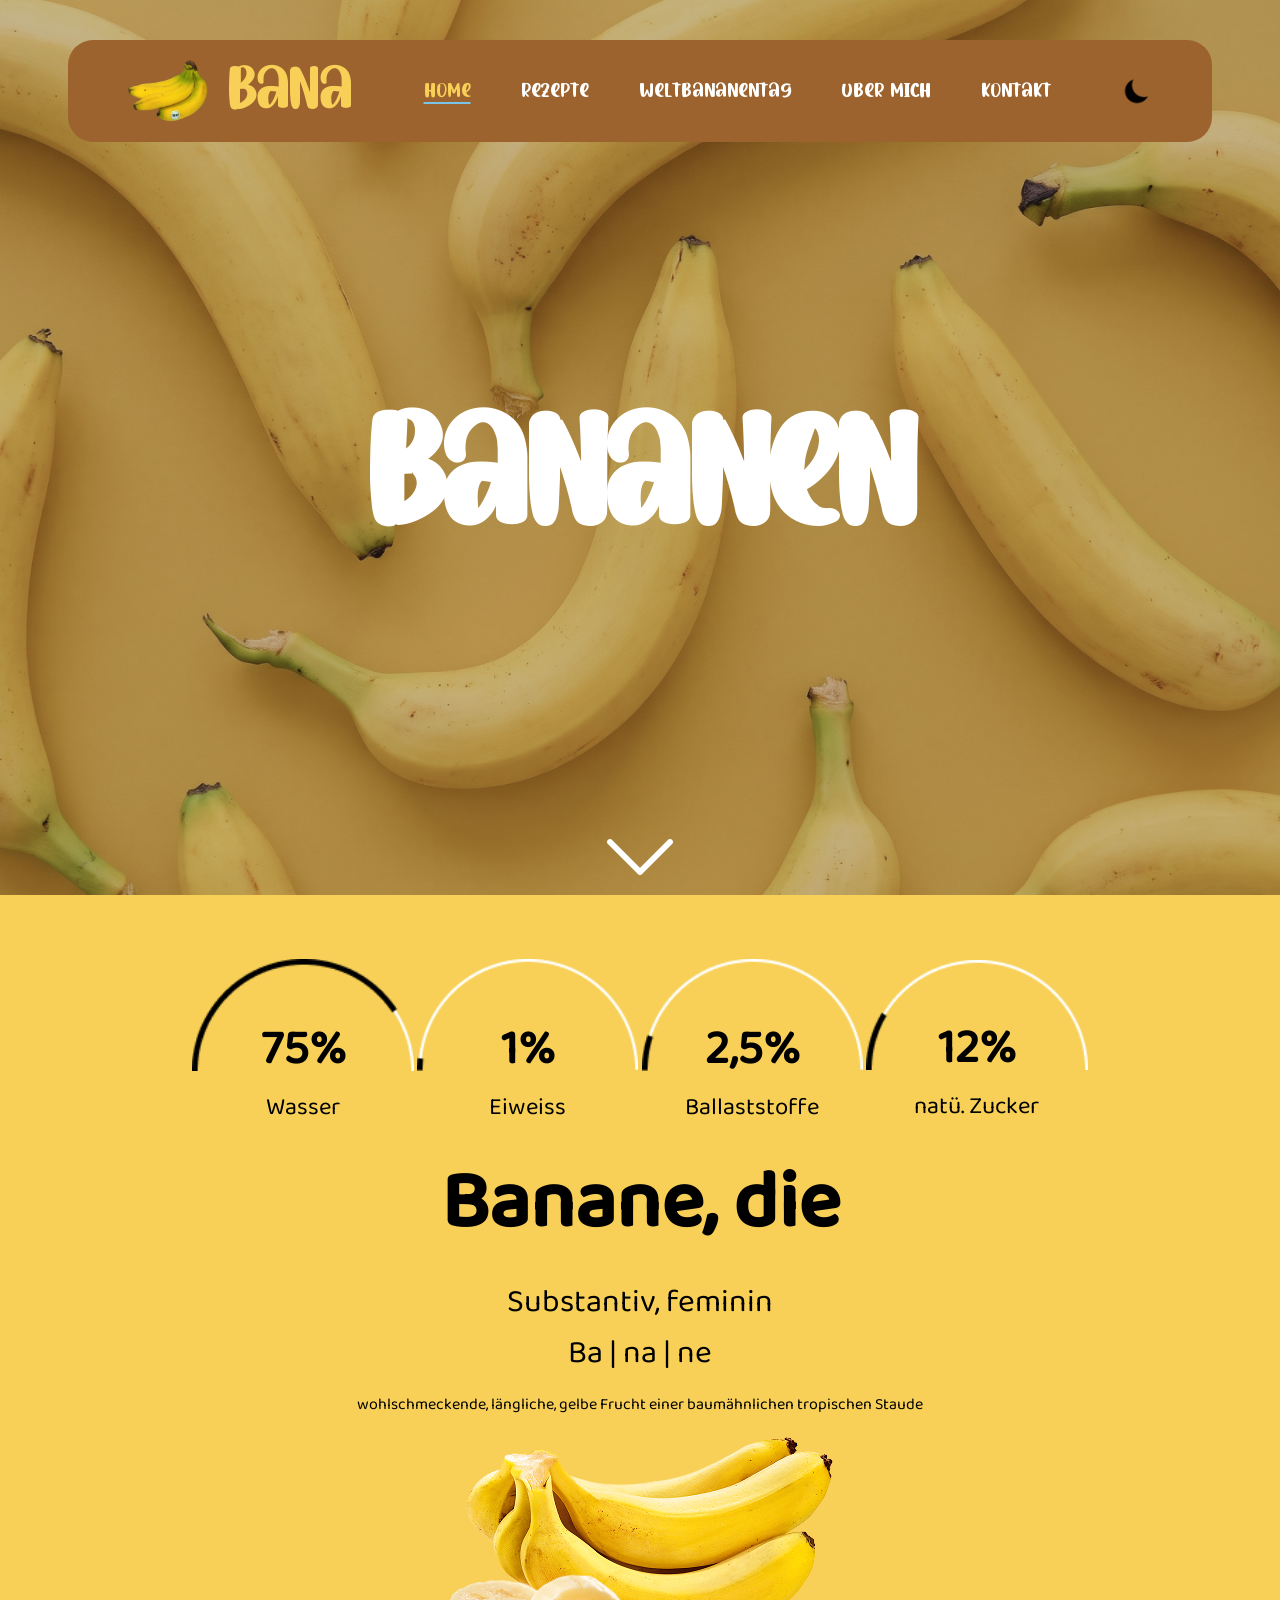
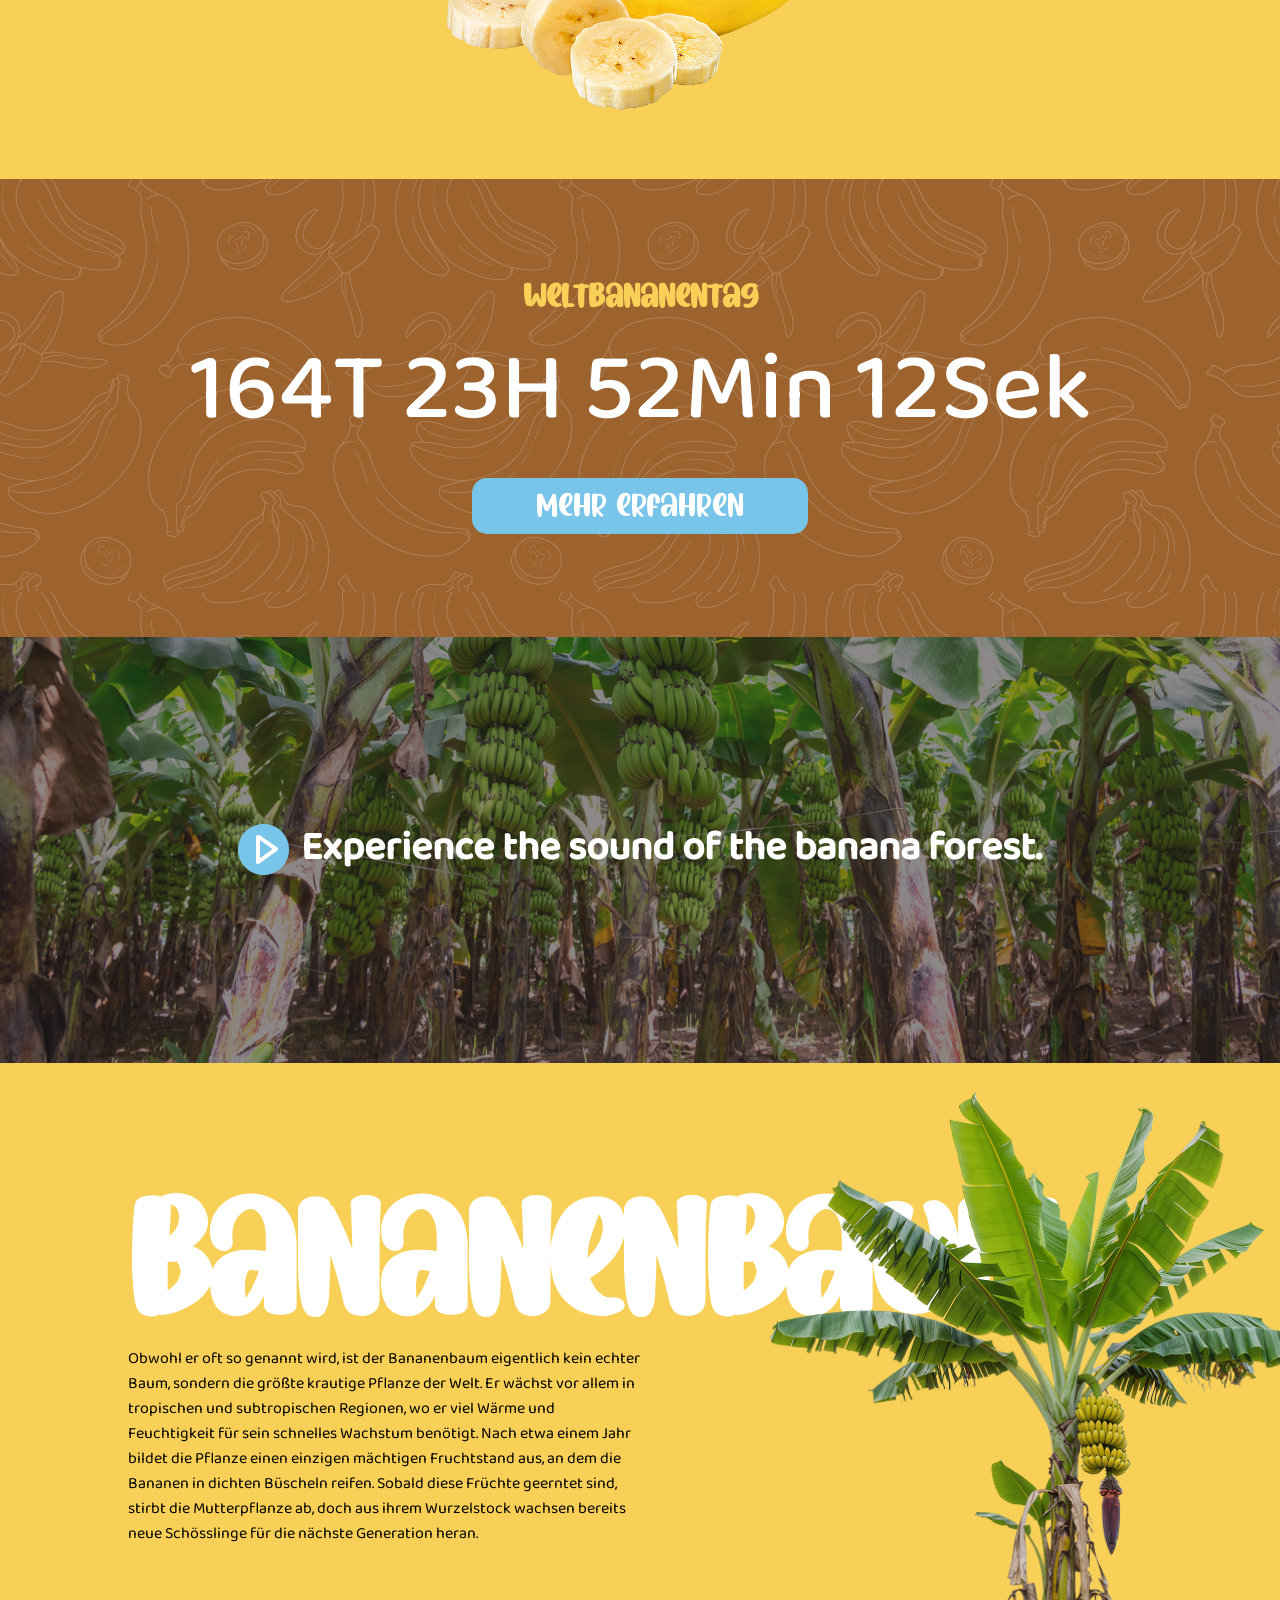
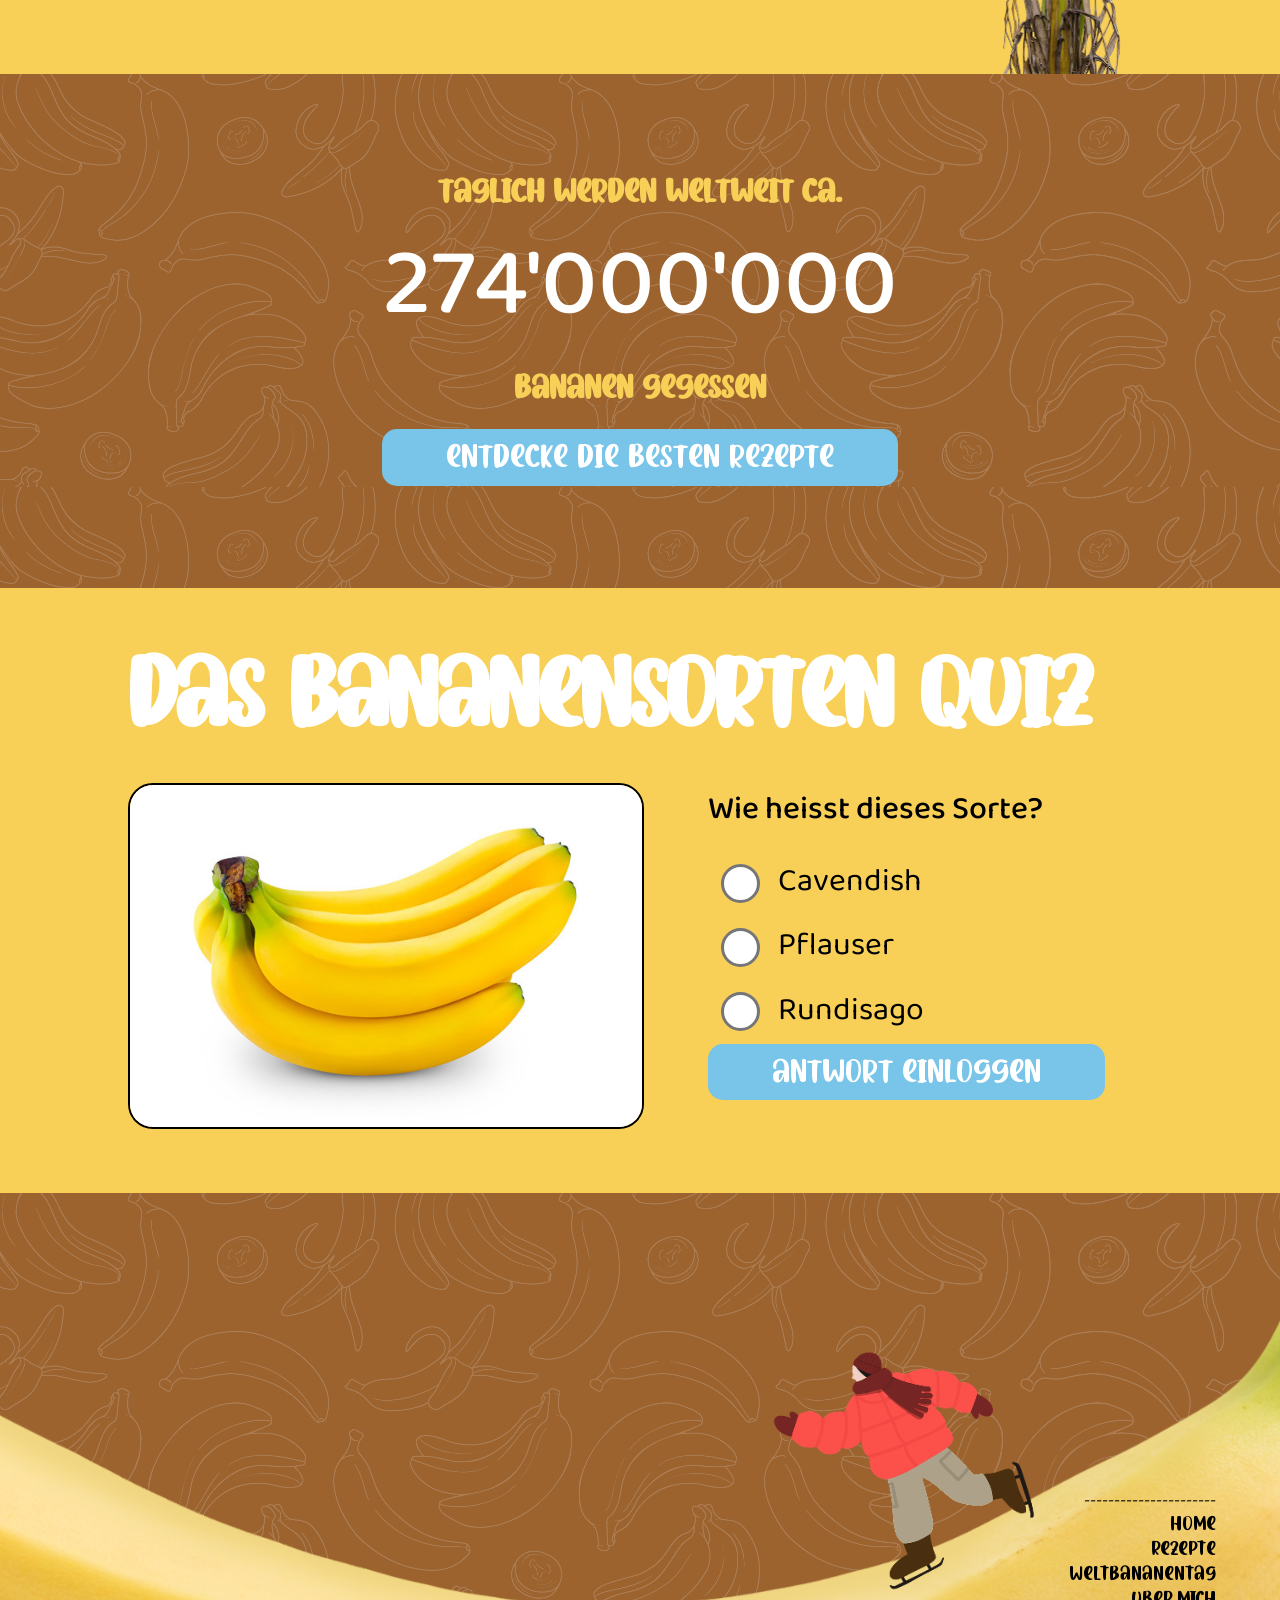
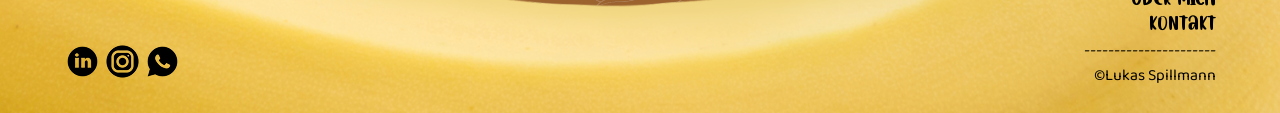
==== commit d3cc8a28: "Quiz & Rezepte Section Quiz Section auf index.html Rezepte Grid auf rezepte.html" ====
--- a/index.html
+++ b/index.html
@@ -64,7 +64,6 @@
                 Substantiv, feminin <br>
                 Ba | na | ne <br>
             <p class="beschreibung-banane">wohlschmeckende, längliche, gelbe Frucht einer baumähnlichen tropischen Staude</p>
-            </p>
             <img src="img/home/banane.png" alt="Mehrere Bananenstuecke und ganze Bananen">
         </div>
     </section>
@@ -102,23 +101,26 @@
 <!--Section Bananenquiz-->
     <section class="bananenquiz">
         <h2>Das Bananensorten Quiz</h2>
-        <img src="img/home/bananensorten/cavendish.jpg" alt="Bananen Sorte Cavendish">
-        <div>
-            <p>Wie heisst dieses Sorte?</p>
-            <form action="">
-                <label>
-                    <input type="radio" name="options" value="">
-                    <p>Option 1</p>
-                </label>
-                <label>
-                    <input type="radio" name="options" value="">
-                    <p>Option 2</p>
-                </label>
-                <label>
-                    <input type="radio" name="options" value="">
-                    <p>Option 3</p>
-                </label>
-            </form>
+        <div class="quizelements">
+            <img src="img/home/cavendish.jpg" alt="Bananen Sorte Cavendish">
+            <div class="quizform">
+                <p>Wie heisst dieses Sorte?</p>
+                <form action="">
+                    <label>
+                        <input type="radio" name="options" value="" class="forminput" required>
+                           Cavendish
+                    </label>
+                    <label>
+                        <input type="radio" name="options" value="" class="forminput">
+                           Pflauser
+                    </label>
+                    <label>
+                        <input type="radio" name="options" value="" class="forminput">
+                           Rundisago
+                    </label>
+                    <input type="submit" value="Antwort einloggen" class="submitform">
+                </form>
+            </div>
         </div>
 
 
--- a/css/style.css
+++ b/css/style.css
@@ -60,7 +60,8 @@
     color: var(--color-font-secondary);
 }
 /*Allgemeines Styling der Buttons*/
-button{
+button,
+.submitform{
     background-color: var(--color-accent1);
     border: none;
     border-radius: calc(var(--globalborderadius) - 10px);
@@ -70,7 +71,8 @@
     font-size: 2em;
 }
 
-button:hover{
+button:hover,
+.submitform:hover{
     color: var(--color-font-accent1);
     cursor: pointer;
 }
@@ -277,6 +279,87 @@
     }
 }
 /*Home-Site Bananenquiz*/
+
+.bananenquiz{
+    display: flex;
+    flex-direction: column;
+    align-items: flex-start;
+    margin: 0 auto;
+    padding: 5vw;
+    max-width: var(--globalmaxwidth);
+        h2{
+            font-family: var(--font-primary), Arial, sans-serif;
+            color: var(--color-font-secondary);
+            font-size: 6em;
+            padding-bottom: 3vw;
+        }
+        .quizelements{
+            display: flex;
+            flex-direction: row;
+            align-items: flex-start;
+            gap: 5vw;
+                .quizform{
+                    display: flex;
+                    flex-direction: column;
+                    align-items: flex-start;
+                        form{
+                            display: flex;
+                            flex-direction: column;
+                            align-items: flex-start;
+                            padding: 1vw 0;
+                            font-size: 2em;
+                                .forminput{
+                                    transform: scale(3);
+                                    margin: 2vw;
+                                }
+                                .submitform{
+                                    font-size: 1em;
+                                }
+                        }
+                        p{
+                            font-family: var(--font-secondary), Arial, sans-serif;
+                            font-size: 2em;
+                        }
+                }
+        }
+        img{
+            width: 50%;
+            border: black solid 2px;
+            border-radius: var(--globalborderadius);
+        }
+}
+/*Rezepte-Site Rezept Artikel Grid*/
+.bananenrezepte{
+    display: grid;
+    grid-template-columns: auto auto;
+    max-width: var(--globalmaxwidth);
+    margin: 5vw auto;
+    gap: 5vw;
+        article{
+            display: flex;
+            flex-direction: column;
+            align-items: center;
+            border: black solid 2px;
+            border-radius: var(--globalborderadius);
+
+                div{
+                    display: flex;
+                    flex-direction: column;
+                    align-items: flex-start;
+                    padding: 4vw;
+                }
+                img{
+                    width: 100%;
+                    border-radius: var(--globalborderadius) var(--globalborderadius) 0 0;
+                }
+                h2{
+                    margin-top: -5vh;
+                    font-family: var(--font-primary), Arial, sans-serif;
+                    color: var(--color-font-secondary);
+                }
+
+        }
+}
 
 
 
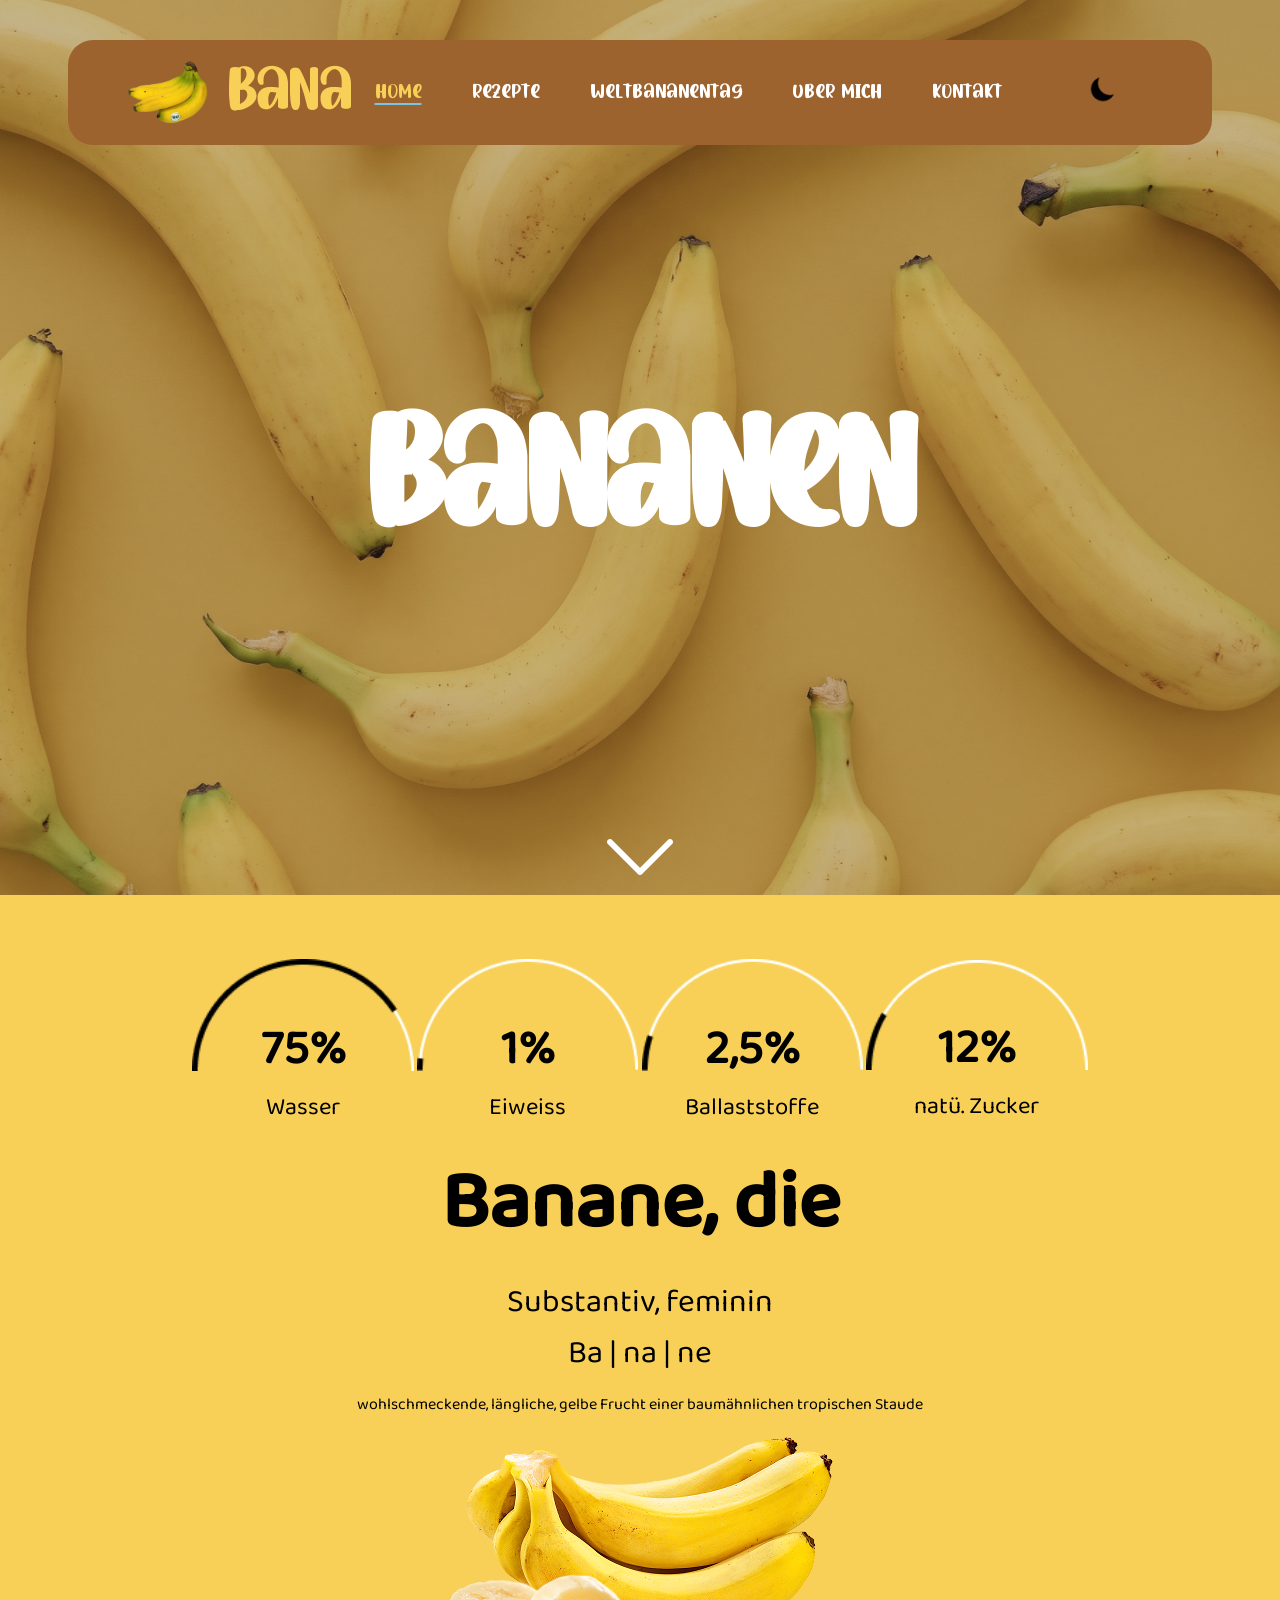
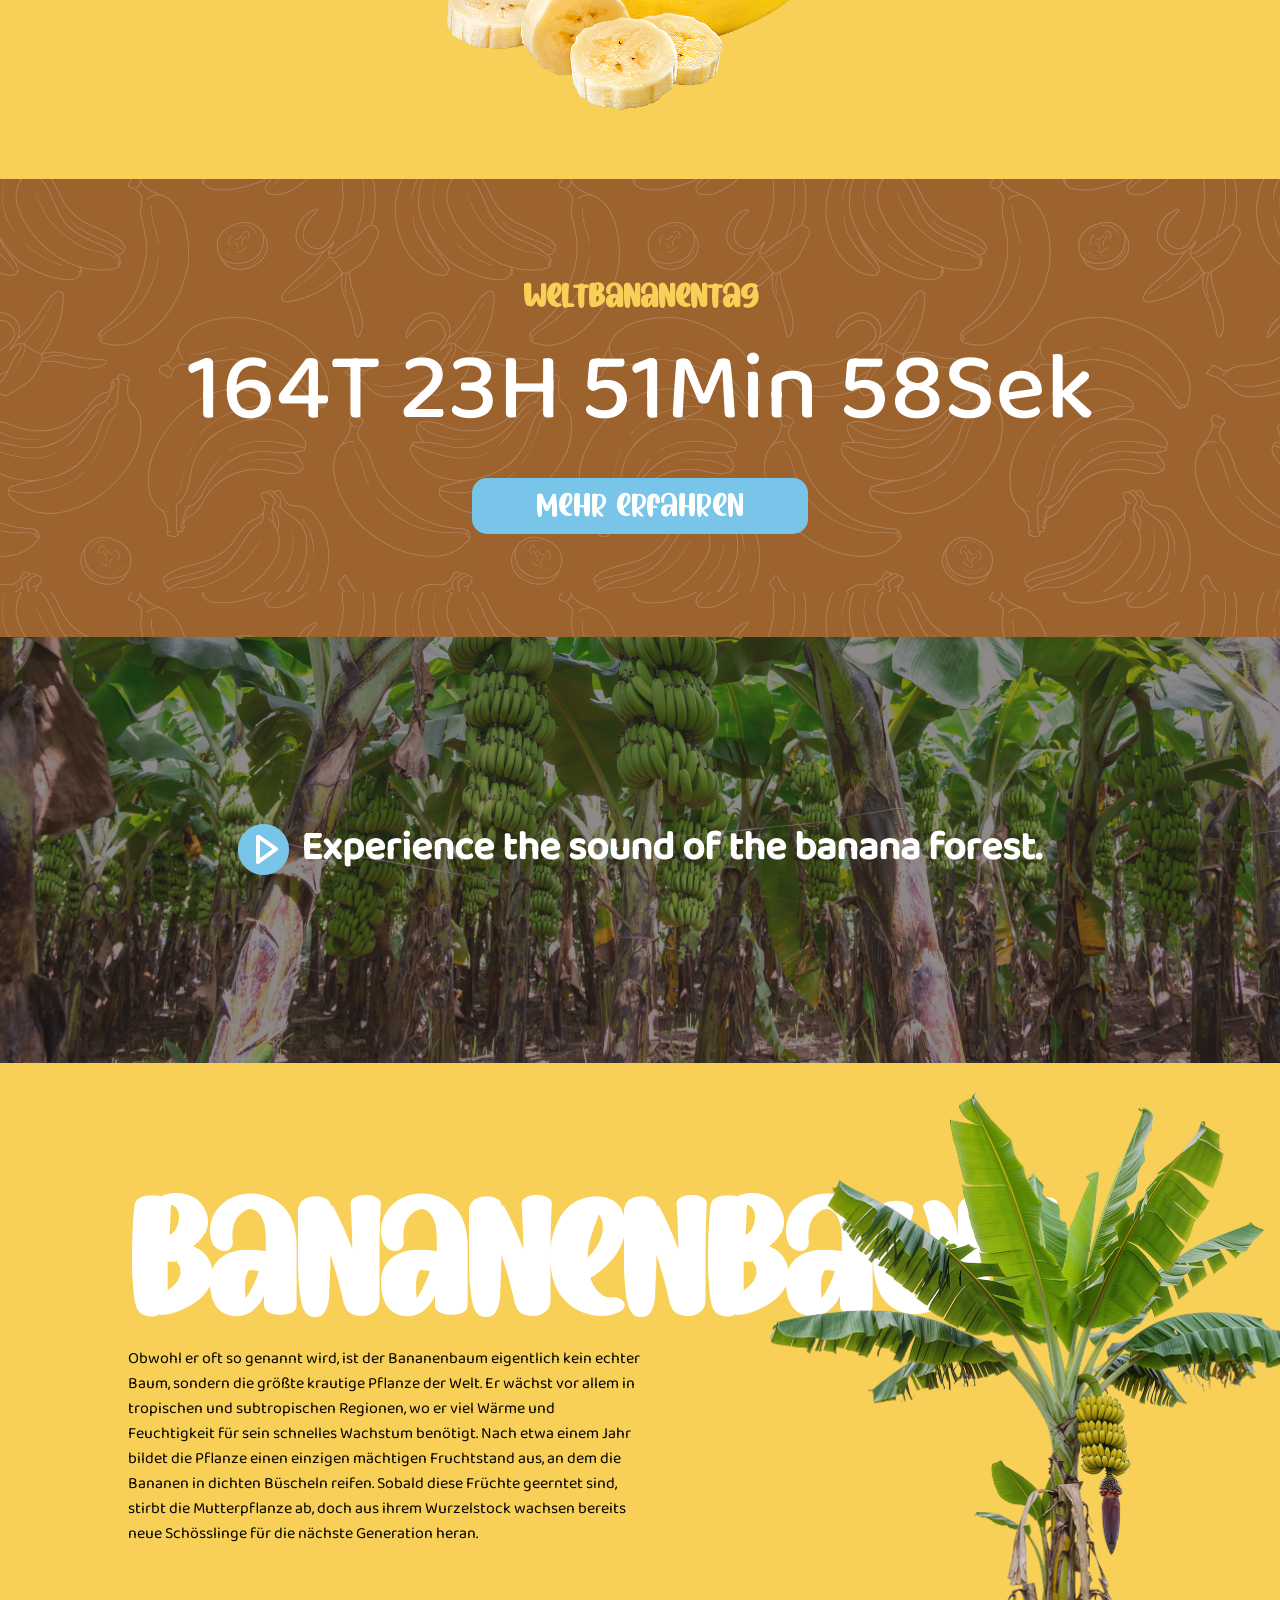
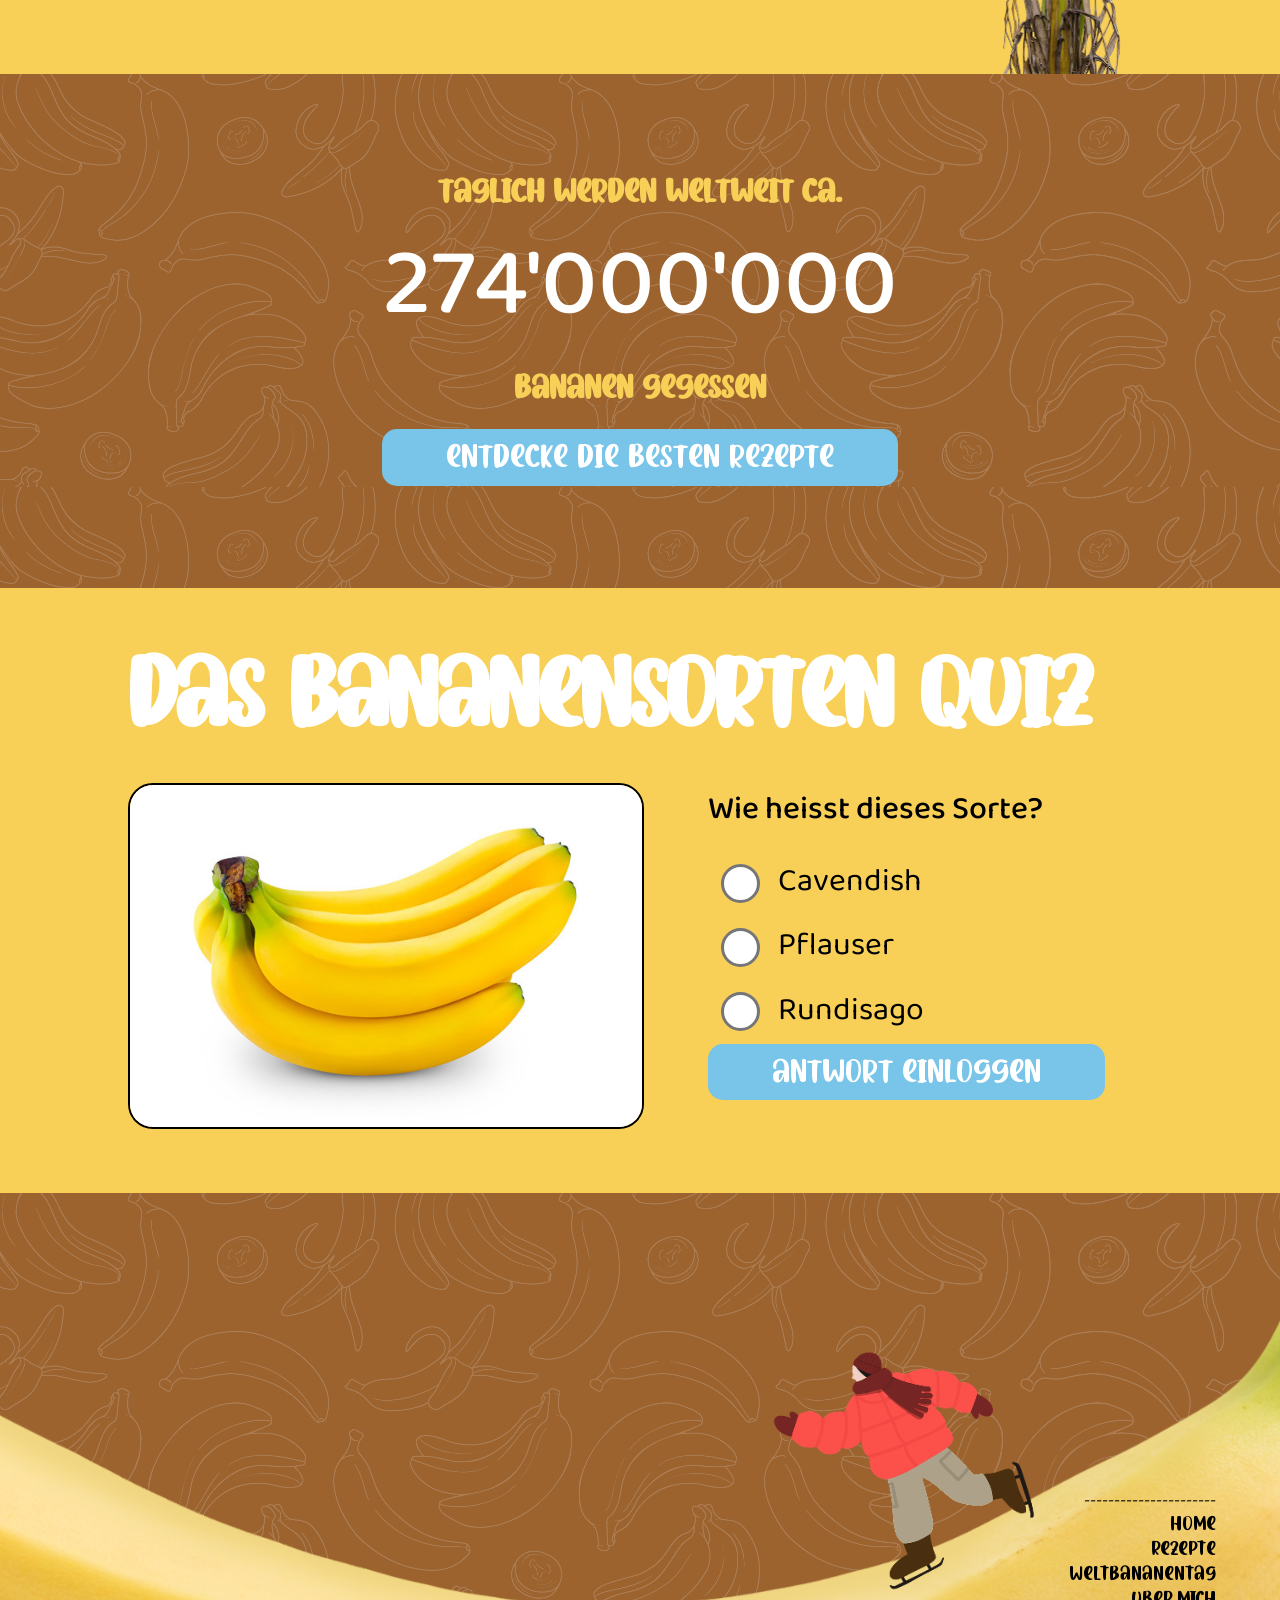
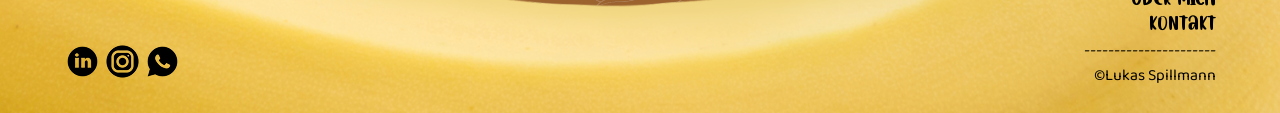
==== commit 764f4fed: "Dark / Light Mode Switch Javascript + CSS" ====
--- a/index.html
+++ b/index.html
@@ -36,7 +36,7 @@
         </ul>
 
 <!-- Icon um von White zu Dark Mode zu wechseln       -->
-        <a class="dark-white-switch" href=""><img src="img/icons/switch-to-dark.png" alt="Switch to dark Symbol"></a>
+        <button id="toggle-theme" class="dark-white-switch"><img src="img/icons/switch-to-dark.png" id="darkwhiteswitchimg" alt="Switch to dark Symbol"></button>
     </nav>
 
 <!-- Titel + Pfeil um nach unten zu scrollen-->
@@ -156,6 +156,7 @@
 
 
 <script src="script/script.js"></script>
+<script src="script/toggle-dark-white.js"></script>
 </body>
 
 
--- a/css/style.css
+++ b/css/style.css
@@ -31,10 +31,23 @@
     --globalborderadius: 25px;
 }
 
+[data-theme="dark"]{
+    /*Variablen aller Farben der Webseite - WhiteMode*/
+    --color-primary: #aa933f;
+    --color-secondary: #402306;
+    --color-accent1: #25414c;
+    --color-font-primary: #e1e1e1;
+    --color-font-secondary: #dcdcdc;
+    --color-font-accent1: #55491f;
+}
+
+
 *{
     margin: 0;
     padding: 0;
     text-decoration: none;
+    transition: background-color 0.5s ease, color 0.5s ease, border-color 0.5s ease;
+
 }
 
 h1{
@@ -82,6 +95,7 @@
     background-color: var(--color-primary);
     color: var(--color-font-primary);
     font-family: var(--font-fliesstext), Arial, sans-serif;
+    transition: background-color 0.5s ease, color 0.5s ease;
     overflow-x: hidden;
 }
 
@@ -154,11 +168,14 @@
 
 .dark-white-switch{
     width: 30px;
+    background-color: transparent;
     img{
         width: 30px;
         margin: 0;
-    }
-}
+        opacity: 100%;
+    }
+}
+
 
 .down-arrow{
     margin: 20px;
@@ -331,7 +348,7 @@
 /*Rezepte-Site Rezept Artikel Grid*/
 .bananenrezepte{
     display: grid;
-    grid-template-columns: auto auto;
+    grid-template-columns: 37.5vw 37.5vw;
     max-width: var(--globalmaxwidth);
     margin: 5vw auto;
     gap: 5vw;
@@ -346,16 +363,21 @@
                     display: flex;
                     flex-direction: column;
                     align-items: flex-start;
-                    padding: 4vw;
+                    padding: 2vw 4vw;
                 }
                 img{
                     width: 100%;
                     border-radius: var(--globalborderadius) var(--globalborderadius) 0 0;
                 }
                 h2{
-                    margin-top: -5vh;
                     font-family: var(--font-primary), Arial, sans-serif;
                     color: var(--color-font-secondary);
+                    font-size: 3em;
+                    margin-top: -3vh;
+                }
+                ul{
+                    padding-bottom: 2vw;
+                    padding-left: 1vw;
                 }
 
         }
